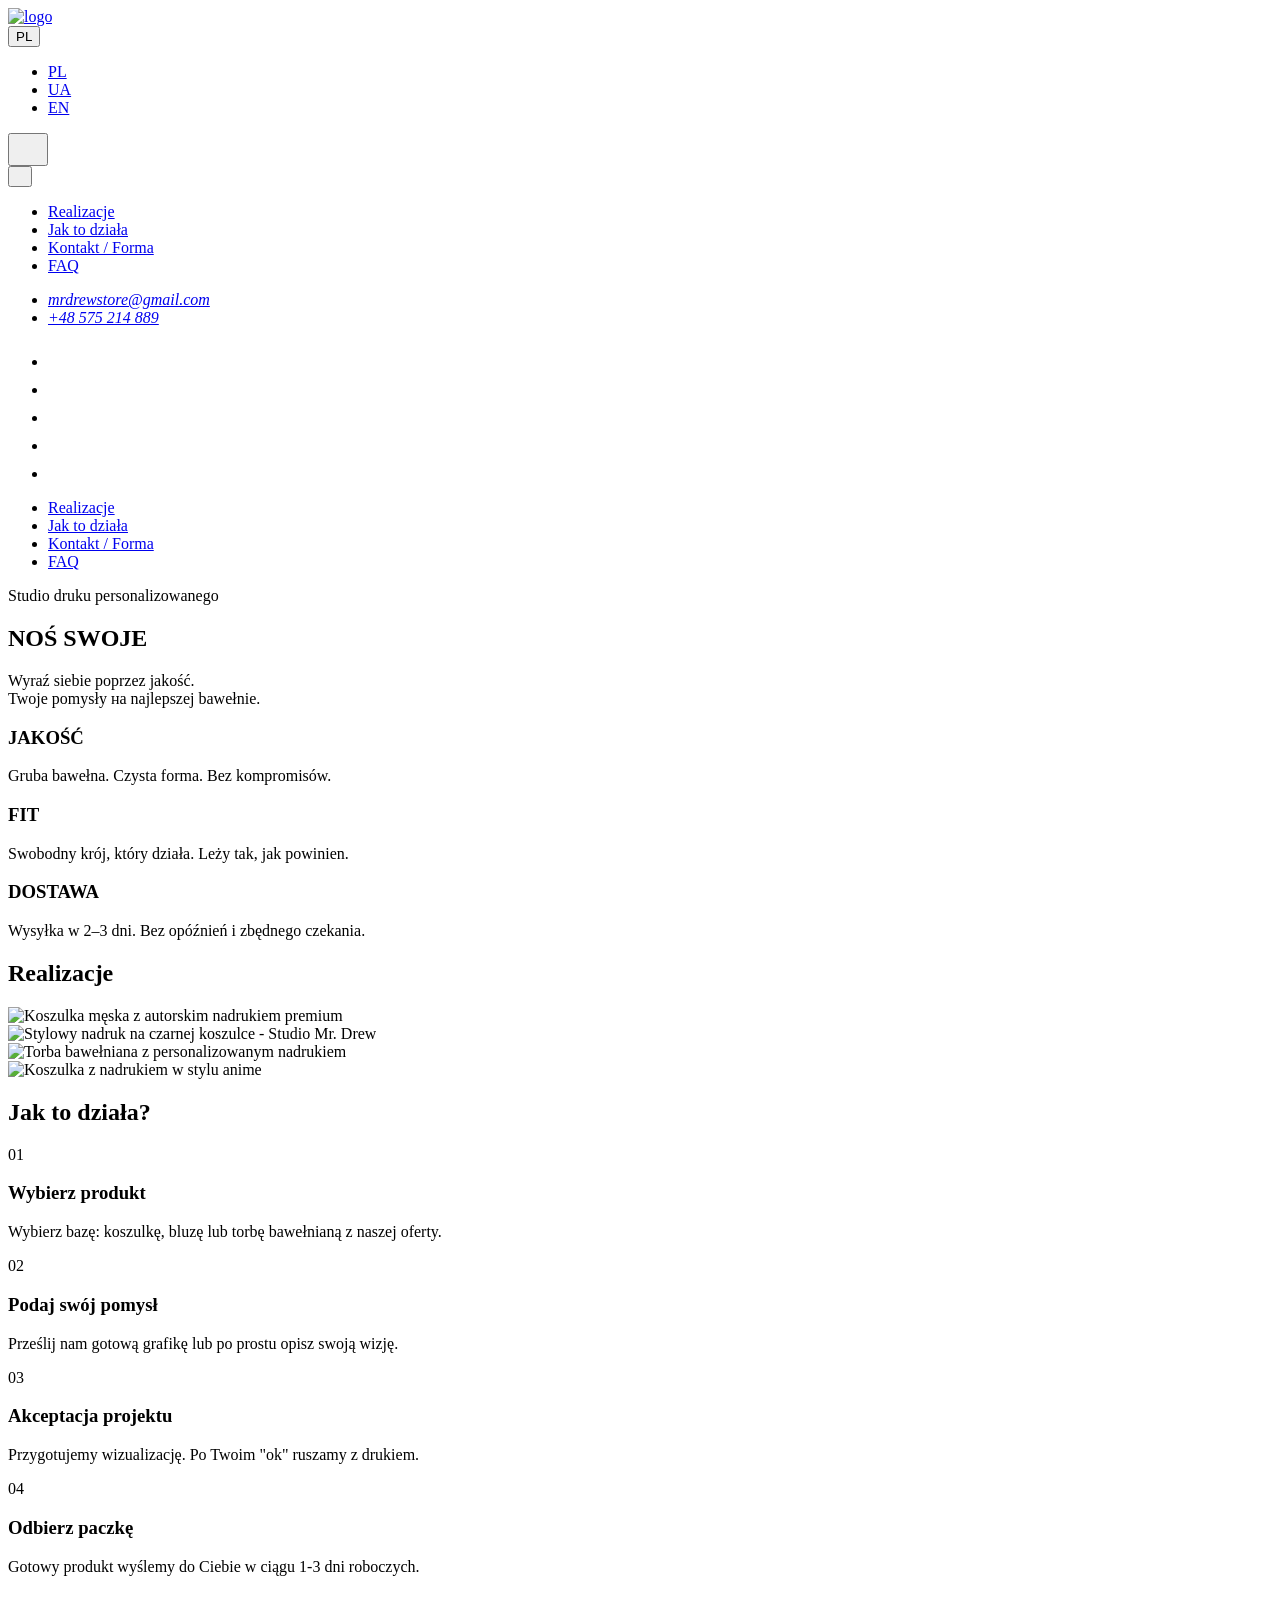
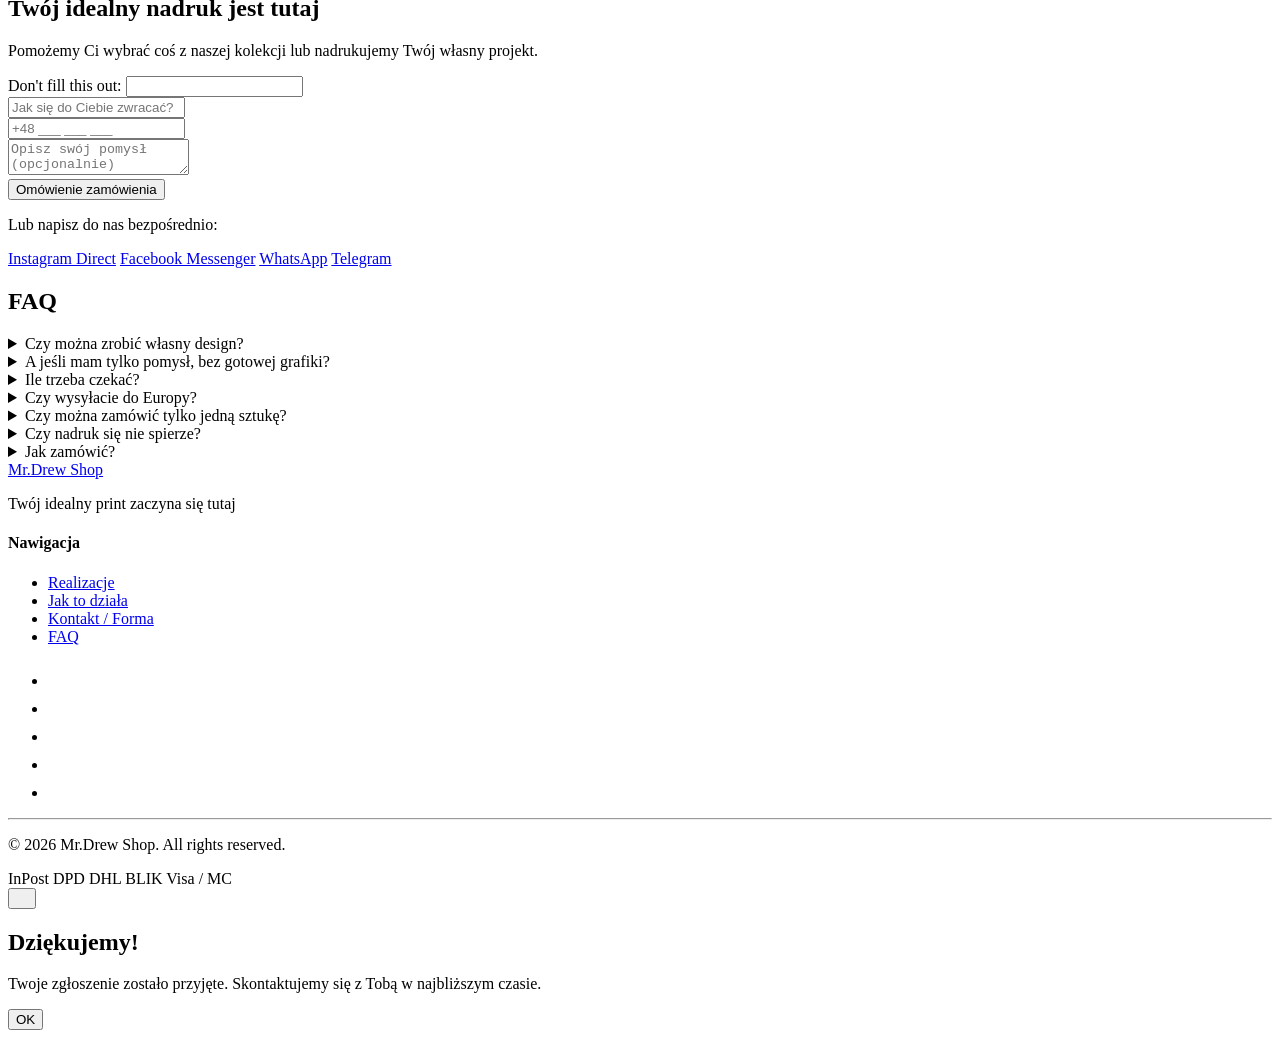
==== en/index.html @ db159818 "fix css + ua" ====
<!doctype html>
<html lang="pl">
  <head>
    <meta charset="UTF-8" />
    <meta name="viewport" content="width=device-width, initial-scale=1.0" />
    <title>
      Mr. Drew | Nadruki na odzieży | Personalizowane koszulki i bluzy
    </title>
    <meta
      name="description"
      content="Personalizowana odzież с Twoim nadrukiem w 48h. Najwyższa jakość, gruba bawełna i trwałe nadruki. Stwórz własny styl z Mr. Drew. Noś swoje!"
    />
    <link rel="stylesheet" href="./css/style.css" />
    <link
      href="https://fonts.googleapis.com/css2?family=Montserrat:wght@400;600;700&display=swap"
      rel="stylesheet"
    />
  </head>
  <body id="main">
    <header class="header">
      <div class="logo">
        <a href="./index.html"
          ><img src="./img/logo.webp" class="logo-img" alt="logo"
        /></a>
      </div>

      <div class="header-actions">
        <div class="lang-switcher">
          <button type="button" class="lang-current">PL</button>
          <ul class="lang-list">
            <li><a href="/">PL</a></li>
            <li><a href="/ua/">UA</a></li>
            <li><a href="/en/">EN</a></li>
          </ul>
        </div>
        <button type="button" class="burger-btn" data-menu-open>
          <svg class="burger-icon" width="24" height="24">
            <use href="./img/icons.svg#icon-burger"></use>
          </svg>
        </button>
      </div>

      <div class="mobile-menu" data-menu>
        <div class="container mobile-menu-container">
          <button class="mobile-menu-close" data-menu-close>
            <svg class="mobile-menu-close-icon" width="8" height="8">
              <use href="./img/icons.svg#icon-close"></use>
            </svg>
          </button>
          <nav class="nav">
            <ul class="nav-list-mobile">
              <li>
                <a href="#categories">Realizacje</a>
              </li>
              <li><a href="#process">Jak to działa</a></li>
              <li><a href="#order-form">Kontakt / Forma</a></li>
              <li>
                <a href="#faq">FAQ</a>
              </li>
            </ul>
          </nav>
          <address class="contacts-mobile">
            <ul class="contacts-list-mobile">
              <li class="contacts-item-mobile">
                <a
                  class="contacts-link-mobile"
                  href="mailto:mrdrewstore@gmail.com"
                  >mrdrewstore@gmail.com</a
                >
              </li>
              <li class="contacts-item-mobile">
                <a class="contacts-link-mobile" href="tel:+48575214889"
                  >+48 575 214 889</a
                >
              </li>
            </ul>
          </address>
          <ul class="header-link-list">
            <li class="social-list">
              <a
                class="social-link"
                href="https://www.tiktok.com/@mr.drew_store"
                ><svg class="social-link-icon" width="24" height="24">
                  <use href="./img/icons.svg#icon-tiktok"></use>
                </svg>
              </a>
            </li>
            <li class="social-list">
              <a
                class="social-link"
                href="https://www.facebook.com/people/Mr-Drew/61578522144234/"
                ><svg class="social-link-icon" width="24" height="24">
                  <use href="./img/icons.svg#icon-facebook"></use>
                </svg>
              </a>
            </li>
            <li class="social-list">
              <a
                class="social-link"
                href="https://www.instagram.com/mr.drew_store"
                ><svg class="social-link-icon" width="24" height="24">
                  <use href="./img/icons.svg#icon-instagram"></use>
                </svg>
              </a>
            </li>
            <li class="social-list">
              <a class="social-link" href="https://t.me/mr.drew_store/"
                ><svg class="social-link-icon" width="24" height="24">
                  <use href="./img/icons.svg#icon-send"></use>
                </svg>
              </a>
            </li>
            <li class="social-list">
              <a class="social-link" href="https://wa.me/48575214889"
                ><svg class="social-link-icon" width="24" height="24">
                  <use href="./img/icons.svg#icon-whatsapp"></use>
                </svg>
              </a>
            </li>
          </ul>
        </div>
      </div>
      <nav class="nav-desktop">
        <ul>
          <li>
            <a href="#categories">Realizacje</a>
          </li>
          <li><a href="#process">Jak to działa</a></li>
          <li><a href="#order-form">Kontakt / Forma</a></li>
          <li>
            <a href="#faq">FAQ</a>
          </li>
        </ul>
      </nav>
    </header>

    <section class="hero">
      <div class="hero-content">
        <p class="hero-overline">Studio druku personalizowanego</p>
        <h1>NOŚ SWOJE</h1>
        <p class="hero-subtitle">
          Wyraź siebie poprzez jakość. <br />
          Twoje pomysły на najlepszej bawełnie.
        </p>
      </div>
    </section>

    <section class="features section">
      <div class="feature-item">
        <div>
          <h3 class="feature-title">JAKOŚĆ</h3>
          <p>Gruba bawełna. Czysta forma. Bez kompromisów.</p>
        </div>
      </div>

      <div class="feature-item">
        <div>
          <h3 class="feature-title">FIT</h3>
          <p>Swobodny krój, który działa. Leży tak, jak powinien.</p>
        </div>
      </div>

      <div class="feature-item">
        <div>
          <h3 class="feature-title">DOSTAWA</h3>
          <p>Wysyłka w 2–3 dni. Bez opóźnień i zbędnego czekania.</p>
        </div>
      </div>
    </section>

    <section class="section categories" id="categories">
      <h2>Realizacje</h2>
      <div class="grid-four">
        <div class="category-card">
          <div class="img-placeholder">
            <img
              src="./img/smile.jpg"
              alt="Koszulka męska z autorskim nadrukiem premium"
            />
          </div>
        </div>
        <div class="category-card">
          <div class="img-placeholder">
            <img
              src="./img/glass.jpg"
              alt="Stylowy nadruk na czarnej koszulce - Studio Mr. Drew"
            />
          </div>
        </div>
        <div class="category-card">
          <div class="img-placeholder">
            <img
              src="./img/bag.jpg"
              alt="Torba bawełniana z personalizowanym nadrukiem"
            />
          </div>
        </div>
        <div class="category-card">
          <div class="img-placeholder">
            <img
              src="./img/anime.jpg"
              alt="Koszulka z nadrukiem w stylu anime"
            />
          </div>
        </div>
      </div>
    </section>

    <section class="process section" id="process">
      <div class="container">
        <h2 class="section-title">Jak to działa?</h2>

        <div class="process-grid">
          <div class="process-item">
            <div class="process-number">01</div>
            <h3 class="process-step-title">Wybierz produkt</h3>
            <p class="process-text">
              Wybierz bazę: koszulkę, bluzę lub torbę bawełnianą z naszej
              oferty.
            </p>
          </div>

          <div class="process-item">
            <div class="process-number">02</div>
            <h3 class="process-step-title">Podaj swój pomysł</h3>
            <p class="process-text">
              Prześlij nam gotową grafikę lub po prostu opisz swoją wizję.
            </p>
          </div>

          <div class="process-item">
            <div class="process-number">03</div>
            <h3 class="process-step-title">Akceptacja projektu</h3>
            <p class="process-text">
              Przygotujemy wizualizację. Po Twoim "ok" ruszamy z drukiem.
            </p>
          </div>

          <div class="process-item">
            <div class="process-number">04</div>
            <h3 class="process-step-title">Odbierz paczkę</h3>
            <p class="process-text">
              Gotowy produkt wyślemy do Ciebie w ciągu 1-3 dni roboczych.
            </p>
          </div>
        </div>
      </div>
    </section>

    <section class="section contact" id="order-form">
      <div class="container">
        <div class="contact-header">
          <h2 class="section-title">Twój idealny nadruk jest tutaj</h2>
          <p class="alt-title">
            Pomożemy Ci wybrać coś z naszej kolekcji lub nadrukujemy Twój własny
            projekt.
          </p>
        </div>

        <div class="contact-grid">
          <form
            name="consultation-form"
            method="POST"
            data-netlify="true"
            data-netlify-honeypot="bot-field"
            class="order-form"
          >
            <input type="hidden" name="form-name" value="consultation-form" />
            <div class="visually-hidden">
              <label>Don't fill this out: <input name="bot-field" /></label>
            </div>
            <div class="form-group">
              <input
                type="text"
                name="name"
                placeholder="Jak się do Ciebie zwracać?"
                required
              />
            </div>

            <div class="form-group">
              <input
                type="tel"
                name="phone"
                id="form-phone-input"
                inputmode="tel"
                placeholder="+48 ___ ___ ___"
                required
                minlength="9"
              />
            </div>

            <div class="form-group">
              <textarea
                name="request"
                placeholder="Opisz swój pomysł (opcjonalnie)"
              ></textarea>
            </div>

            <button type="submit" class="btn-primary btn-submit">
              Omówienie zamówienia
            </button>
          </form>

          <div class="contact-alternatives">
            <p class="alt-title">Lub napisz do nas bezpośrednio:</p>
            <div class="messenger-grid">
              <a
                href="https://ig.me/m/mr.drew_store"
                class="ms-btn insta"
                target="_blank"
                >Instagram Direct</a
              >
              <a
                href="https://m.me/61578522144234"
                class="ms-btn mssngr"
                target="_blank"
                >Facebook Messenger</a
              >
              <a
                href="https://wa.me/48575214889"
                class="ms-btn wa"
                target="_blank"
                >WhatsApp</a
              >
              <a
                href="https://t.me/mr_drew_store"
                class="ms-btn tg"
                target="_blank"
                >Telegram</a
              >
            </div>
          </div>
        </div>
      </div>
    </section>

    <section class="section faq" id="faq">
      <div class="container">
        <h2 class="section-title">FAQ</h2>

        <div class="faq-list">
          <details class="faq-card" name="faq">
            <summary class="faq-question">
              Czy można zrobić własny design?
            </summary>
            <div class="faq-answer-wrapper">
              <div class="faq-answer-inner">
                <div class="faq-answer">
                  <p>
                    Tak, to nasza specjalność. Prześlij nam swój projekt, a my
                    dobierzemy najlepszą metodę druku (DTF lub sitodruk), aby
                    Twoja wizja stała się rzeczywistością.
                  </p>
                </div>
              </div>
            </div>
          </details>

          <details class="faq-card" name="faq">
            <summary class="faq-question">
              A jeśli mam tylko pomysł, bez gotowej grafiki?
            </summary>
            <div class="faq-answer-wrapper">
              <div class="faq-answer-inner">
                <div class="faq-answer">
                  <p>
                    Żaden problem. Opisz nam to słowami, a my pomożemy to
                    sformalizować i przygotować do druku.
                  </p>
                </div>
              </div>
            </div>
          </details>

          <details class="faq-card" name="faq">
            <summary class="faq-question">Ile trzeba czekać?</summary>
            <div class="faq-answer-wrapper">
              <div class="faq-answer-inner">
                <div class="faq-answer">
                  <p>
                    Zazwyczaj 1–3 dni na wykonanie. Do tego dochodzi czas
                    dostawy kurierem — zależy od miasta, ale działamy
                    ekspresowo.
                  </p>
                </div>
              </div>
            </div>
          </details>

          <details class="faq-card" name="faq">
            <summary class="faq-question">Czy wysyłacie do Europy?</summary>
            <div class="faq-answer-wrapper">
              <div class="faq-answer-inner">
                <div class="faq-answer">
                  <p>
                    Tak. Ślemy paczki do całej Europy bez zbędnych ceregieli.
                  </p>
                </div>
              </div>
            </div>
          </details>

          <details class="faq-card" name="faq">
            <summary class="faq-question">
              Czy można zamówić tylko jedną sztukę?
            </summary>
            <div class="faq-answer-wrapper">
              <div class="faq-answer-inner">
                <div class="faq-answer">
                  <p>Oczywiście. Jedną, dziesięć czy sto — jak Ci wygodnie.</p>
                </div>
              </div>
            </div>
          </details>

          <details class="faq-card" name="faq">
            <summary class="faq-question">Czy nadruk się nie spierze?</summary>
            <div class="faq-answer-wrapper">
              <div class="faq-answer-inner">
                <div class="faq-answer">
                  <p>
                    Nie. Robimy to tak, żebyś nosił to latami, a nie na raz.
                    Stosujemy trwałe techniki druku (DTF), które wytrzymują
                    mnóstwo prań.
                  </p>
                </div>
              </div>
            </div>
          </details>

          <details class="faq-card" name="faq">
            <summary class="faq-question">Jak zamówić?</summary>
            <div class="faq-answer-wrapper">
              <div class="faq-answer-inner">
                <div class="faq-answer">
                  <p>
                    Napisz do nas bezpośrednio lub złóż zamówienie przez stronę.
                    Dalej poprowadzimy Cię za rękę.
                  </p>
                </div>
              </div>
            </div>
          </details>
        </div>
      </div>
    </section>

    <footer class="footer">
      <div class="container">
        <div class="footer-grid">
          <div class="footer-brand">
            <a href="/" class="footer-logo">Mr.Drew Shop</a>
            <p class="footer-description">
              Twój idealny print zaczyna się tutaj
            </p>
          </div>

          <div class="footer-nav">
            <h4 class="footer-title">Nawigacja</h4>
            <ul class="footer-links">
              <li>
                <a href="#categories">Realizacje</a>
              </li>
              <li><a href="#process">Jak to działa</a></li>
              <li><a href="#order-form">Kontakt / Forma</a></li>
              <li>
                <a href="#faq">FAQ</a>
              </li>
            </ul>
          </div>

          <div class="footer-socials">
            <ul class="header-link-list">
              <li class="social-list">
                <a
                  class="social-link"
                  href="https://www.tiktok.com/@mr.drew_store"
                  ><svg class="footer-icon" width="24" height="24">
                    <use href="./img/icons.svg#icon-tiktok"></use>
                  </svg>
                </a>
              </li>
              <li class="social-list">
                <a
                  class="social-link"
                  href="https://www.facebook.com/people/Mr-Drew/61578522144234/"
                  ><svg class="footer-icon" width="24" height="24">
                    <use href="./img/icons.svg#icon-facebook"></use>
                  </svg>
                </a>
              </li>
              <li class="social-list">
                <a
                  class="social-link"
                  href="https://www.instagram.com/mr.drew_store"
                  ><svg class="footer-icon" width="24" height="24">
                    <use href="./img/icons.svg#icon-instagram"></use>
                  </svg>
                </a>
              </li>
              <li class="social-list">
                <a class="social-link" href="https://t.me/mr.drew_store/"
                  ><svg class="footer-icon" width="24" height="24">
                    <use href="./img/icons.svg#icon-send"></use>
                  </svg>
                </a>
              </li>
              <li class="social-list">
                <a class="social-link" href="https://wa.me/48575214889"
                  ><svg class="footer-icon" width="24" height="24">
                    <use href="./img/icons.svg#icon-whatsapp"></use>
                  </svg>
                </a>
              </li>
            </ul>
          </div>
        </div>

        <hr class="footer-divider" />

        <div class="footer-bottom">
          <p class="copyright">
            &copy; 2026 Mr.Drew Shop. All rights reserved.
          </p>

          <div class="trust-badges">
            <span class="badge">InPost</span>
            <span class="badge">DPD</span>
            <span class="badge">DHL</span>
            <span class="badge">BLIK</span>
            <span class="badge">Visa / MC</span>
          </div>
        </div>
      </div>
    </footer>

    <div id="success-modal" class="modal-overlay is-hidden">
      <div class="modal-content">
        <button type="button" class="modal-close-btn" id="modal-close-btn">
          <svg width="12" height="12">
            <use href="./img/icons.svg#icon-close"></use>
          </svg>
        </button>

        <h2 class="modal-title">Dziękujemy!</h2>
        <p class="modal-text">
          Twoje zgłoszenie zostało przyjęte. Skontaktujemy się z Tobą w
          najbliższym czasie.
        </p>

        <button type="button" class="modal-ok-btn" id="modal-ok-btn">OK</button>
      </div>
    </div>
    <script src="./js/index.js"></script>
    <script type="application/ld+json">
      {
        "@context": "https://schema.org",
        "@type": "FAQPage",
        "mainEntity": [
          {
            "@type": "Question",
            "name": "Czy można zrobić własny design?",
            "acceptedAnswer": {
              "@type": "Answer",
              "text": "Tak, to nasza specjalność. Prześlij nam swój projekt, а my dobierzemy najlepszą metodę druku (DTF lub sitodruk), aby Twoja wizja stała się rzeczywistością."
            }
          },
          {
            "@type": "Question",
            "name": "A jeśli mam tylko pomysł, bez gotowej grafiki?",
            "acceptedAnswer": {
              "@type": "Answer",
              "text": "Żaden problem. Opisz nam to słowami, a my pomożemy to sformalizować i przygotować profesjonalny projekt do druku."
            }
          },
          {
            "@type": "Question",
            "name": "Ile trzeba czekać?",
            "acceptedAnswer": {
              "@type": "Answer",
              "text": "Realizacja trwa zazwyczaj 1–3 dni robocze. Do tego należy doliczyć czas dostawy kurierem, który na terenie Polski zajmuje zwykle 1-2 dni."
            }
          },
          {
            "@type": "Question",
            "name": "Czy wysyłacie do Europy?",
            "acceptedAnswer": {
              "@type": "Answer",
              "text": "Tak, wysyłamy nasze produkty do większości krajów Europy. Szybko i bez zbędnych formalności."
            }
          },
          {
            "@type": "Question",
            "name": "Czy można zamówić tylko jedną sztukę?",
            "acceptedAnswer": {
              "@type": "Answer",
              "text": "Oczywiście. Realizujemy zamówienia już od jednej sztuki, ale chętnie podejmujemy się też większych nakładów hurtowych."
            }
          },
          {
            "@type": "Question",
            "name": "Czy nadruk się nie spierze?",
            "acceptedAnswer": {
              "@type": "Answer",
              "text": "Nie. Stosujemy trwałe techniki druku, takie jak DTF, które przy praniu w 30-40 stopniach zachowują idealny wygląd przez lata."
            }
          }
        ]
      }
    </script>
  </body>
</html>
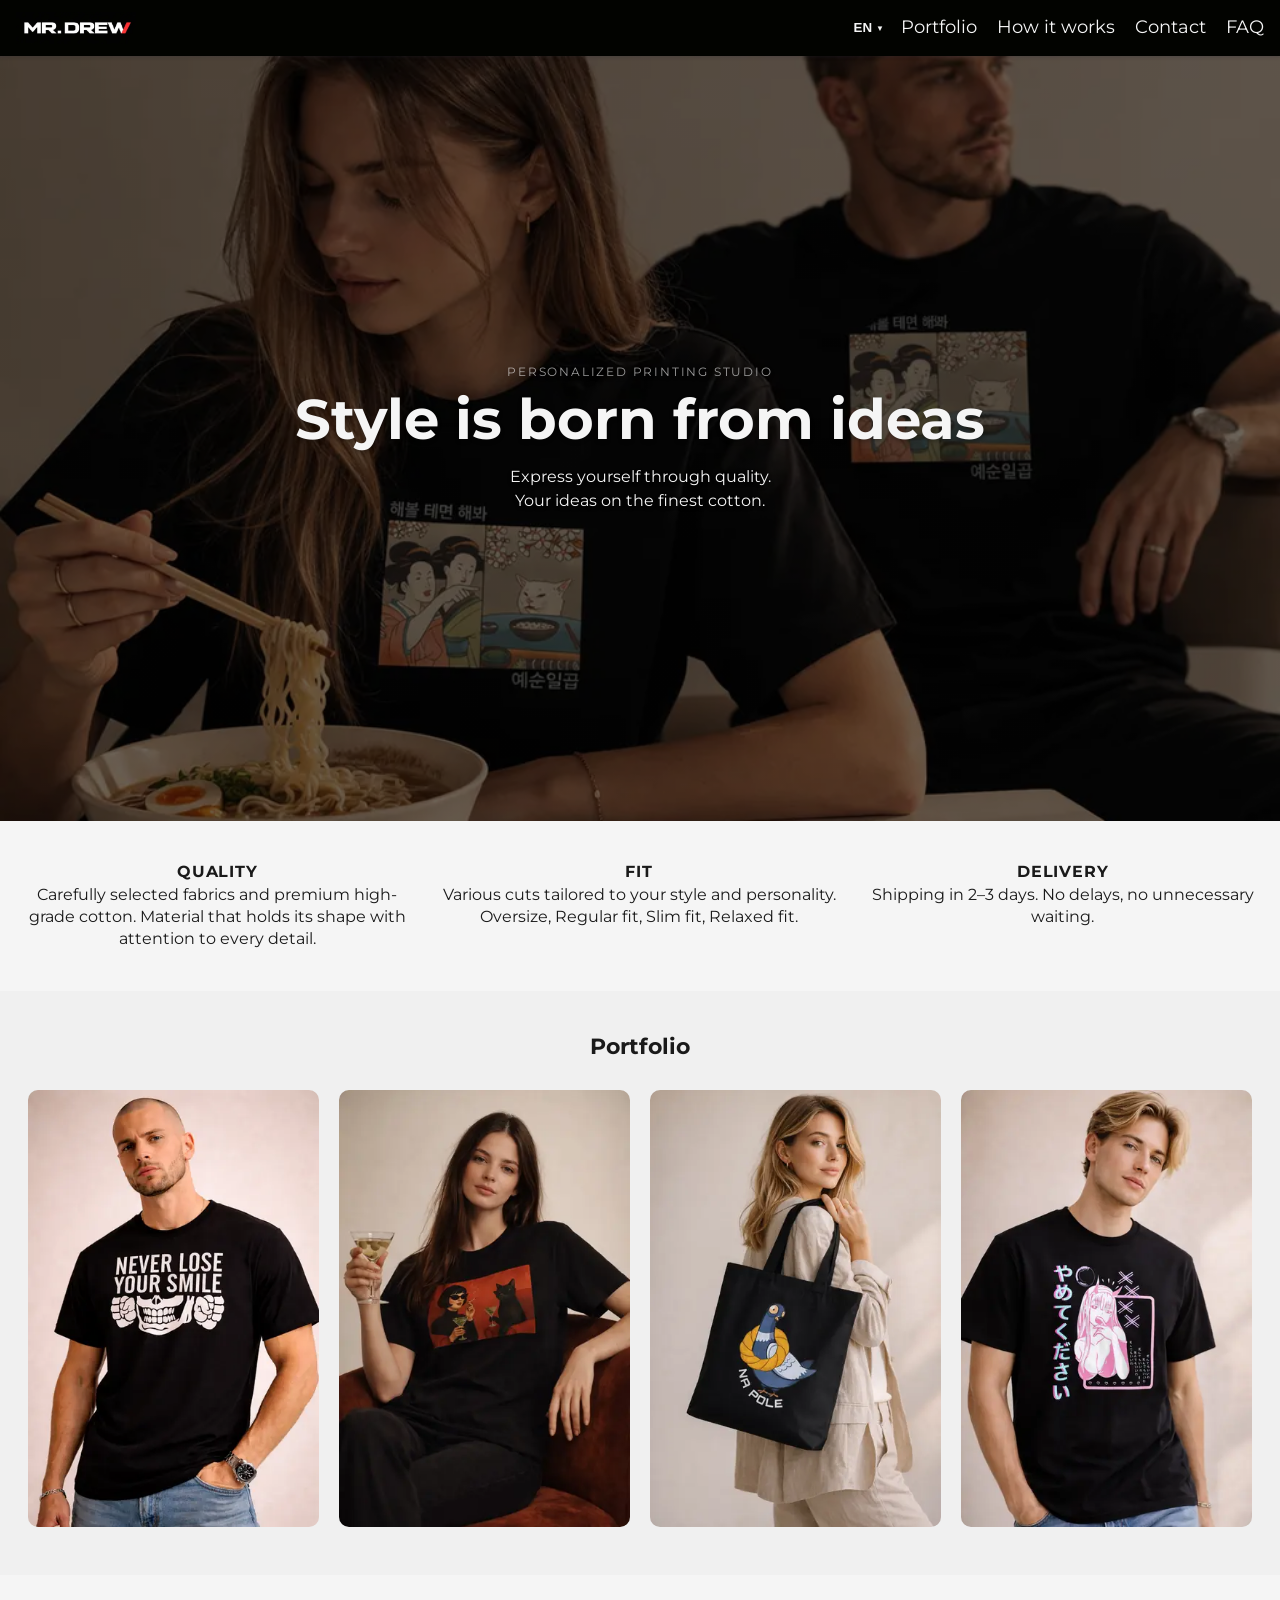
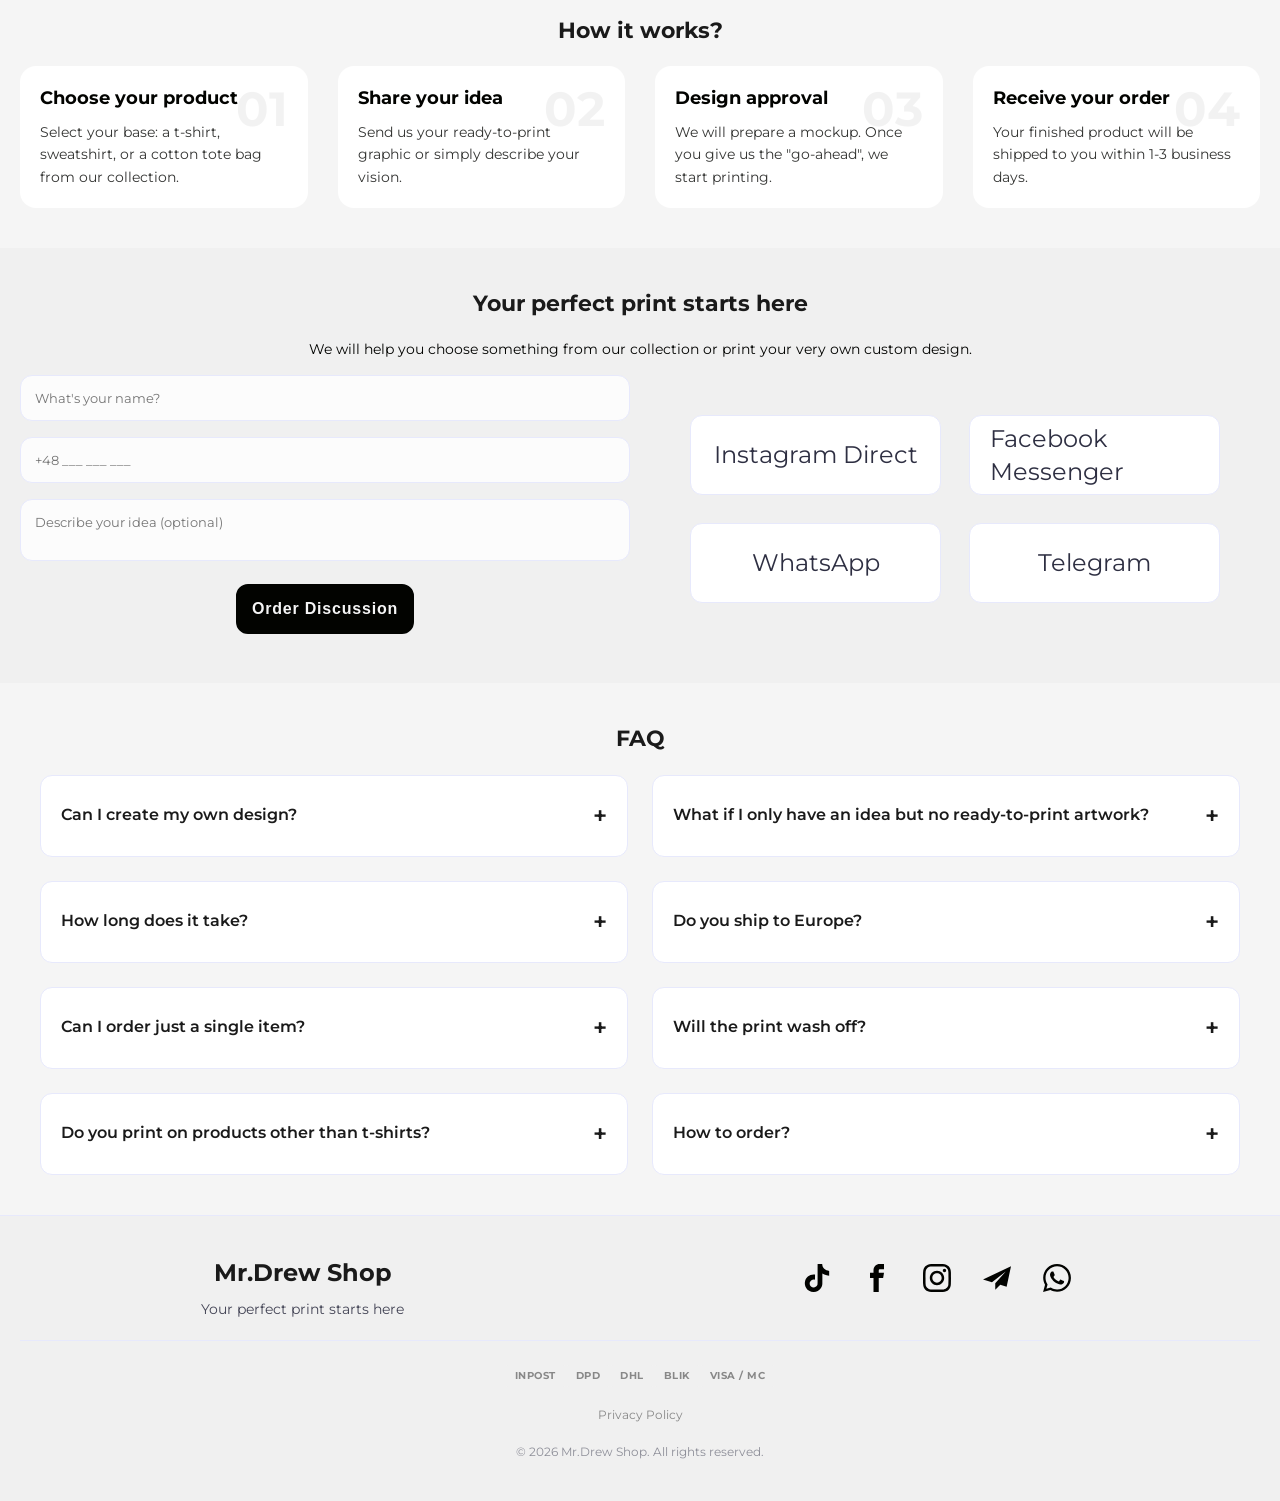
==== commit 6f34582f: "en" ====
--- a/en/index.html
+++ b/en/index.html
@@ -1,59 +1,193 @@
 <!doctype html>
-<html lang="pl">
+<html lang="en">
   <head>
     <meta charset="UTF-8" />
     <meta name="viewport" content="width=device-width, initial-scale=1.0" />
     <title>
-      Mr. Drew | Nadruki na odzieży | Personalizowane koszulki i bluzy
+      Mr. Drew | Custom Apparel Printing | Personalized T-shirts & Hoodies
     </title>
     <meta
       name="description"
-      content="Personalizowana odzież с Twoim nadrukiem w 48h. Najwyższa jakość, gruba bawełna i trwałe nadruki. Stwórz własny styl z Mr. Drew. Noś swoje!"
+      content="Custom apparel with your print in 48h. Premium quality, heavy cotton, and durable prints. Create your own style with Mr. Drew. Wear your own!"
     />
-    <link rel="stylesheet" href="./css/style.css" />
+    <meta property="og:type" content="website" />
+    <meta property="og:url" content="https://mrdrewstore.pl/en/" />
+    <meta
+      property="og:title"
+      content="MR. DREW | Personalized Apparel Printing"
+    />
+    <meta
+      property="og:description"
+      content="High-quality custom t-shirt prints in 48h. Your ideas on the finest cotton. Wear what's yours!"
+    />
+    <meta property="og:image" content="../img/og-image.jpg" />
+    <meta property="twitter:card" content="summary_large_image" />
+    <meta
+      property="twitter:title"
+      content="MR. DREW | Custom Clothing Prints"
+    />
+    <meta
+      property="twitter:description"
+      content="Create your own style. Premium cotton quality and long-lasting prints."
+    />
     <link
-      href="https://fonts.googleapis.com/css2?family=Montserrat:wght@400;600;700&display=swap"
-      rel="stylesheet"
+      rel="preload"
+      href="../fonts/montserrat-v31-cyrillic_cyrillic-ext_latin_latin-ext-700.woff2"
+      as="font"
+      type="font/woff2"
+      crossorigin
     />
+    <link rel="stylesheet" href="../css/style.css" />
+    <link rel="alternate" hreflang="pl" href="https://mrdrewstore.pl/" />
+    <link rel="alternate" hreflang="uk" href="https://mrdrewstore.pl/ua/" />
+    <link rel="alternate" hreflang="en" href="https://mrdrewstore.pl/en/" />
+    <link
+      rel="alternate"
+      hreflang="x-default"
+      href="https://mrdrewstore.pl/en/"
+    />
+    <script type="application/ld+json">
+      {
+        "@context": "https://schema.org",
+        "@type": "FAQPage",
+        "mainEntity": [
+          {
+            "@type": "Question",
+            "name": "Can I create my own design?",
+            "acceptedAnswer": {
+              "@type": "Answer",
+              "text": "Yes, that's our specialty. Send us your project, and we will select the best printing method (DTF or screen printing) to turn your vision into reality."
+            }
+          },
+          {
+            "@type": "Question",
+            "name": "What if I only have an idea without a ready graphic?",
+            "acceptedAnswer": {
+              "@type": "Answer",
+              "text": "No problem. Describe it to us in words, and we will help you formalize it and prepare a professional design for printing."
+            }
+          },
+          {
+            "@type": "Question",
+            "name": "How long is the wait?",
+            "acceptedAnswer": {
+              "@type": "Answer",
+              "text": "Production usually takes 1–3 business days. Additionally, courier delivery within Europe typically takes 2-5 days depending on the destination."
+            }
+          },
+          {
+            "@type": "Question",
+            "name": "Do you ship across Europe?",
+            "acceptedAnswer": {
+              "@type": "Answer",
+              "text": "Yes, we ship our products to most European countries. Fast, reliable, and without unnecessary formalities."
+            }
+          },
+          {
+            "@type": "Question",
+            "name": "Can I order just a single piece?",
+            "acceptedAnswer": {
+              "@type": "Answer",
+              "text": "Of course. We fulfill orders starting from just one piece, but we are also happy to take on larger wholesale quantities."
+            }
+          },
+          {
+            "@type": "Question",
+            "name": "Will the print wash off?",
+            "acceptedAnswer": {
+              "@type": "Answer",
+              "text": "No. We use durable printing techniques like DTF, which maintain a perfect look for years when washed at 30-40 degrees."
+            }
+          }
+        ]
+      }
+    </script>
   </head>
   <body id="main">
     <header class="header">
       <div class="logo">
-        <a href="./index.html"
-          ><img src="./img/logo.webp" class="logo-img" alt="logo"
+        <a href="../index.html"
+          ><img
+            src="../img/logo.webp"
+            class="logo-img"
+            alt="Mr. Drew - home page"
         /></a>
       </div>
 
       <div class="header-actions">
         <div class="lang-switcher">
-          <button type="button" class="lang-current">PL</button>
+          <button
+            type="button"
+            class="lang-current"
+            aria-label="Change language"
+            aria-expanded="false"
+            aria-haspopup="listbox"
+          >
+            EN
+          </button>
+
           <ul class="lang-list">
-            <li><a href="/">PL</a></li>
-            <li><a href="/ua/">UA</a></li>
-            <li><a href="/en/">EN</a></li>
+            <li>
+              <a href="/" aria-label="Polish language">PL</a>
+            </li>
+            <li>
+              <a href="/ua/" aria-label="Ukrainian language">UA</a>
+            </li>
+            <li>
+              <a href="/en/" aria-label="English language">EN</a>
+            </li>
           </ul>
         </div>
-        <button type="button" class="burger-btn" data-menu-open>
+        <button
+          type="button"
+          class="burger-btn"
+          data-menu-open
+          aria-label="Open menu"
+        >
           <svg class="burger-icon" width="24" height="24">
-            <use href="./img/icons.svg#icon-burger"></use>
+            <use href="../img/icons.svg#icon-burger"></use>
           </svg>
         </button>
+        <nav class="nav-desktop">
+          <ul>
+            <li>
+              <a href="#categories" class="nav-link">Portfolio</a>
+            </li>
+            <li>
+              <a href="#process" class="nav-link">How it works</a>
+            </li>
+            <li>
+              <a href="#order-form" class="nav-link">Contact</a>
+            </li>
+            <li>
+              <a href="#faq" class="nav-link">FAQ</a>
+            </li>
+          </ul>
+        </nav>
       </div>
 
       <div class="mobile-menu" data-menu>
         <div class="container mobile-menu-container">
-          <button class="mobile-menu-close" data-menu-close>
+          <button
+            class="mobile-menu-close"
+            data-menu-close
+            aria-label="Close menu"
+          >
             <svg class="mobile-menu-close-icon" width="8" height="8">
-              <use href="./img/icons.svg#icon-close"></use>
+              <use href="../img/icons.svg#icon-close"></use>
             </svg>
           </button>
           <nav class="nav">
             <ul class="nav-list-mobile">
               <li>
-                <a href="#categories">Realizacje</a>
-              </li>
-              <li><a href="#process">Jak to działa</a></li>
-              <li><a href="#order-form">Kontakt / Forma</a></li>
+                <a href="#categories">Portfolio</a>
+              </li>
+              <li>
+                <a href="#process">How it works</a>
+              </li>
+              <li>
+                <a href="#order-form">Contact / Form</a>
+              </li>
               <li>
                 <a href="#faq">FAQ</a>
               </li>
@@ -80,8 +214,10 @@
               <a
                 class="social-link"
                 href="https://www.tiktok.com/@mr.drew_store"
-                ><svg class="social-link-icon" width="24" height="24">
-                  <use href="./img/icons.svg#icon-tiktok"></use>
+                aria-label="Our TikTok"
+              >
+                <svg class="social-link-icon" width="24" height="24">
+                  <use href="../img/icons.svg#icon-tiktok"></use>
                 </svg>
               </a>
             </li>
@@ -89,8 +225,10 @@
               <a
                 class="social-link"
                 href="https://www.facebook.com/people/Mr-Drew/61578522144234/"
-                ><svg class="social-link-icon" width="24" height="24">
-                  <use href="./img/icons.svg#icon-facebook"></use>
+                aria-label="Our Facebook"
+              >
+                <svg class="social-link-icon" width="24" height="24">
+                  <use href="../img/icons.svg#icon-facebook"></use>
                 </svg>
               </a>
             </li>
@@ -98,49 +236,47 @@
               <a
                 class="social-link"
                 href="https://www.instagram.com/mr.drew_store"
-                ><svg class="social-link-icon" width="24" height="24">
-                  <use href="./img/icons.svg#icon-instagram"></use>
+                aria-label="Our Instagram"
+              >
+                <svg class="social-link-icon" width="24" height="24">
+                  <use href="../img/icons.svg#icon-instagram"></use>
                 </svg>
               </a>
             </li>
             <li class="social-list">
-              <a class="social-link" href="https://t.me/mr.drew_store/"
-                ><svg class="social-link-icon" width="24" height="24">
-                  <use href="./img/icons.svg#icon-send"></use>
+              <a
+                class="social-link"
+                href="https://t.me/mr.drew_store/"
+                aria-label="Our Telegram"
+              >
+                <svg class="social-link-icon" width="24" height="24">
+                  <use href="../img/icons.svg#icon-send"></use>
                 </svg>
               </a>
             </li>
             <li class="social-list">
-              <a class="social-link" href="https://wa.me/48575214889"
-                ><svg class="social-link-icon" width="24" height="24">
-                  <use href="./img/icons.svg#icon-whatsapp"></use>
+              <a
+                class="social-link"
+                href="https://wa.me/48575214889"
+                aria-label="Contact us on WhatsApp"
+              >
+                <svg class="social-link-icon" width="24" height="24">
+                  <use href="../img/icons.svg#icon-whatsapp"></use>
                 </svg>
               </a>
             </li>
           </ul>
         </div>
       </div>
-      <nav class="nav-desktop">
-        <ul>
-          <li>
-            <a href="#categories">Realizacje</a>
-          </li>
-          <li><a href="#process">Jak to działa</a></li>
-          <li><a href="#order-form">Kontakt / Forma</a></li>
-          <li>
-            <a href="#faq">FAQ</a>
-          </li>
-        </ul>
-      </nav>
     </header>
 
     <section class="hero">
       <div class="hero-content">
-        <p class="hero-overline">Studio druku personalizowanego</p>
-        <h1>NOŚ SWOJE</h1>
+        <p class="hero-overline">Personalized Printing Studio</p>
+        <h1>Style is born from ideas</h1>
         <p class="hero-subtitle">
-          Wyraź siebie poprzez jakość. <br />
-          Twoje pomysły на najlepszej bawełnie.
+          Express yourself through quality. <br />
+          Your ideas on the finest cotton.
         </p>
       </div>
     </section>
@@ -148,59 +284,109 @@
     <section class="features section">
       <div class="feature-item">
         <div>
-          <h3 class="feature-title">JAKOŚĆ</h3>
-          <p>Gruba bawełna. Czysta forma. Bez kompromisów.</p>
+          <h3 class="feature-title">QUALITY</h3>
+          <p>
+            Carefully selected fabrics and premium high-grade cotton. Material
+            that holds its shape with attention to every detail.
+          </p>
         </div>
       </div>
 
       <div class="feature-item">
         <div>
           <h3 class="feature-title">FIT</h3>
-          <p>Swobodny krój, który działa. Leży tak, jak powinien.</p>
+          <p>
+            Various cuts tailored to your style and personality. <br />
+            Oversize, Regular fit, Slim fit, Relaxed fit.
+          </p>
         </div>
       </div>
 
       <div class="feature-item">
         <div>
-          <h3 class="feature-title">DOSTAWA</h3>
-          <p>Wysyłka w 2–3 dni. Bez opóźnień i zbędnego czekania.</p>
+          <h3 class="feature-title">DELIVERY</h3>
+          <p>Shipping in 2–3 days. No delays, no unnecessary waiting.</p>
         </div>
       </div>
     </section>
 
     <section class="section categories" id="categories">
-      <h2>Realizacje</h2>
+      <h2>Portfolio</h2>
       <div class="grid-four">
         <div class="category-card">
           <div class="img-placeholder">
-            <img
-              src="./img/smile.jpg"
-              alt="Koszulka męska z autorskim nadrukiem premium"
-            />
+            <picture>
+              <source
+                srcset="../img/smile.webp 400w, ../img/smile@2x.webp 800w"
+                sizes="(max-width: 767px) 100vw, (max-width: 1023px) 50vw, 25vw"
+                type="image/webp"
+              />
+
+              <img
+                src="../img/smile.webp"
+                alt="Men's premium t-shirt with custom designer print"
+                decoding="async"
+                width="400"
+                height="600"
+              />
+            </picture>
           </div>
         </div>
         <div class="category-card">
           <div class="img-placeholder">
-            <img
-              src="./img/glass.jpg"
-              alt="Stylowy nadruk na czarnej koszulce - Studio Mr. Drew"
-            />
+            <picture>
+              <source
+                srcset="../img/glass.webp 400w, ../img/glass@2x.webp 800w"
+                sizes="(max-width: 767px) 100vw, (max-width: 1023px) 50vw, 25vw"
+                type="image/webp"
+              />
+
+              <img
+                src="../img/glass.webp"
+                alt="Stylish print on a black t-shirt - Mr. Drew Studio"
+                decoding="async"
+                width="400"
+                height="600"
+              />
+            </picture>
           </div>
         </div>
         <div class="category-card">
           <div class="img-placeholder">
-            <img
-              src="./img/bag.jpg"
-              alt="Torba bawełniana z personalizowanym nadrukiem"
-            />
+            <picture>
+              <source
+                srcset="../img/bag.webp 400w, ../img/bag@2x.webp 800w"
+                sizes="(max-width: 767px) 100vw, (max-width: 1023px) 50vw, 25vw"
+                type="image/webp"
+              />
+
+              <img
+                src="../img/bag.webp"
+                alt="Cotton tote bag with personalized print"
+                decoding="async"
+                width="400"
+                height="600"
+              />
+            </picture>
           </div>
         </div>
         <div class="category-card">
           <div class="img-placeholder">
-            <img
-              src="./img/anime.jpg"
-              alt="Koszulka z nadrukiem w stylu anime"
-            />
+            <picture>
+              <source
+                srcset="../img/anime.webp 400w, ../img/anime@2x.webp 800w"
+                sizes="(max-width: 767px) 100vw, (max-width: 1023px) 50vw, 25vw"
+                type="image/webp"
+              />
+
+              <img
+                src="../img/anime.webp"
+                alt="Anime style graphic t-shirt"
+                decoding="async"
+                width="400"
+                height="600"
+              />
+            </picture>
           </div>
         </div>
       </div>
@@ -208,39 +394,42 @@
 
     <section class="process section" id="process">
       <div class="container">
-        <h2 class="section-title">Jak to działa?</h2>
+        <h2 class="section-title">How it works?</h2>
 
         <div class="process-grid">
           <div class="process-item">
             <div class="process-number">01</div>
-            <h3 class="process-step-title">Wybierz produkt</h3>
+            <h3 class="process-step-title">Choose your product</h3>
             <p class="process-text">
-              Wybierz bazę: koszulkę, bluzę lub torbę bawełnianą z naszej
-              oferty.
+              Select your base: a t-shirt, sweatshirt, or a cotton tote bag from
+              our collection.
             </p>
           </div>
 
           <div class="process-item">
             <div class="process-number">02</div>
-            <h3 class="process-step-title">Podaj swój pomysł</h3>
+            <h3 class="process-step-title">Share your idea</h3>
             <p class="process-text">
-              Prześlij nam gotową grafikę lub po prostu opisz swoją wizję.
+              Send us your ready-to-print graphic or simply describe your
+              vision.
             </p>
           </div>
 
           <div class="process-item">
             <div class="process-number">03</div>
-            <h3 class="process-step-title">Akceptacja projektu</h3>
+            <h3 class="process-step-title">Design approval</h3>
             <p class="process-text">
-              Przygotujemy wizualizację. Po Twoim "ok" ruszamy z drukiem.
+              We will prepare a mockup. Once you give us the "go-ahead", we
+              start printing.
             </p>
           </div>
 
           <div class="process-item">
             <div class="process-number">04</div>
-            <h3 class="process-step-title">Odbierz paczkę</h3>
+            <h3 class="process-step-title">Receive your order</h3>
             <p class="process-text">
-              Gotowy produkt wyślemy do Ciebie w ciągu 1-3 dni roboczych.
+              Your finished product will be shipped to you within 1-3 business
+              days.
             </p>
           </div>
         </div>
@@ -250,10 +439,10 @@
     <section class="section contact" id="order-form">
       <div class="container">
         <div class="contact-header">
-          <h2 class="section-title">Twój idealny nadruk jest tutaj</h2>
+          <h2 class="section-title">Your perfect print starts here</h2>
           <p class="alt-title">
-            Pomożemy Ci wybrać coś z naszej kolekcji lub nadrukujemy Twój własny
-            projekt.
+            We will help you choose something from our collection or print your
+            very own custom design.
           </p>
         </div>
 
@@ -273,8 +462,9 @@
               <input
                 type="text"
                 name="name"
-                placeholder="Jak się do Ciebie zwracać?"
+                placeholder="What's your name?"
                 required
+                autocomplete="name"
               />
             </div>
 
@@ -287,23 +477,23 @@
                 placeholder="+48 ___ ___ ___"
                 required
                 minlength="9"
+                pattern=".{9,}"
+                title="Phone number must be at least 9 digits"
+                autocomplete="tel"
               />
             </div>
 
             <div class="form-group">
               <textarea
                 name="request"
-                placeholder="Opisz swój pomysł (opcjonalnie)"
+                placeholder="Describe your idea (optional)"
               ></textarea>
             </div>
 
-            <button type="submit" class="btn-primary btn-submit">
-              Omówienie zamówienia
-            </button>
+            <button type="submit" class="btn-submit">Order Discussion</button>
           </form>
 
           <div class="contact-alternatives">
-            <p class="alt-title">Lub napisz do nas bezpośrednio:</p>
             <div class="messenger-grid">
               <a
                 href="https://ig.me/m/mr.drew_store"
@@ -341,16 +531,31 @@
 
         <div class="faq-list">
           <details class="faq-card" name="faq">
+            <summary class="faq-question">Can I create my own design?</summary>
+            <div class="faq-answer-wrapper">
+              <div class="faq-answer-inner">
+                <div class="faq-answer">
+                  <p>
+                    Yes, that is our specialty. Send us your design, and we will
+                    choose the best printing method (DTF or screen printing) to
+                    bring your vision to life.
+                  </p>
+                </div>
+              </div>
+            </div>
+          </details>
+
+          <details class="faq-card" name="faq">
             <summary class="faq-question">
-              Czy można zrobić własny design?
+              What if I only have an idea but no ready-to-print artwork?
             </summary>
             <div class="faq-answer-wrapper">
               <div class="faq-answer-inner">
                 <div class="faq-answer">
                   <p>
-                    Tak, to nasza specjalność. Prześlij nam swój projekt, a my
-                    dobierzemy najlepszą metodę druku (DTF lub sitodruk), aby
-                    Twoja wizja stała się rzeczywistością.
+                    No problem at all. Just describe it to us in words, and we
+                    will help you visualize it and prepare the files for
+                    printing.
                   </p>
                 </div>
               </div>
@@ -358,15 +563,41 @@
           </details>
 
           <details class="faq-card" name="faq">
+            <summary class="faq-question">How long does it take?</summary>
+            <div class="faq-answer-wrapper">
+              <div class="faq-answer-inner">
+                <div class="faq-answer">
+                  <p>
+                    Typically 1–3 business days for production. On top of that,
+                    courier delivery time varies by city, but we work at express
+                    speed.
+                  </p>
+                </div>
+              </div>
+            </div>
+          </details>
+
+          <details class="faq-card" name="faq">
+            <summary class="faq-question">Do you ship to Europe?</summary>
+            <div class="faq-answer-wrapper">
+              <div class="faq-answer-inner">
+                <div class="faq-answer">
+                  <p>Yes. We ship across all of Europe with no extra hassle.</p>
+                </div>
+              </div>
+            </div>
+          </details>
+
+          <details class="faq-card" name="faq">
             <summary class="faq-question">
-              A jeśli mam tylko pomysł, bez gotowej grafiki?
+              Can I order just a single item?
             </summary>
             <div class="faq-answer-wrapper">
               <div class="faq-answer-inner">
                 <div class="faq-answer">
                   <p>
-                    Żaden problem. Opisz nam to słowami, a my pomożemy to
-                    sformalizować i przygotować do druku.
+                    Of course. One, ten, or a hundred — whatever works best for
+                    you.
                   </p>
                 </div>
               </div>
@@ -374,14 +605,14 @@
           </details>
 
           <details class="faq-card" name="faq">
-            <summary class="faq-question">Ile trzeba czekać?</summary>
+            <summary class="faq-question">Will the print wash off?</summary>
             <div class="faq-answer-wrapper">
               <div class="faq-answer-inner">
                 <div class="faq-answer">
                   <p>
-                    Zazwyczaj 1–3 dni na wykonanie. Do tego dochodzi czas
-                    dostawy kurierem — zależy od miasta, ale działamy
-                    ekspresowo.
+                    No. We make our products to be worn for years, not just
+                    once. We use durable printing techniques (DTF) that can
+                    withstand countless washes.
                   </p>
                 </div>
               </div>
@@ -389,12 +620,16 @@
           </details>
 
           <details class="faq-card" name="faq">
-            <summary class="faq-question">Czy wysyłacie do Europy?</summary>
+            <summary class="faq-question">
+              Do you print on products other than t-shirts?
+            </summary>
             <div class="faq-answer-wrapper">
               <div class="faq-answer-inner">
                 <div class="faq-answer">
                   <p>
-                    Tak. Ślemy paczki do całej Europy bez zbędnych ceregieli.
+                    Yes! We print on hoodies, cotton tote bags, hats, socks, and
+                    mugs. For every material, we select the most durable
+                    printing technique available.
                   </p>
                 </div>
               </div>
@@ -402,41 +637,13 @@
           </details>
 
           <details class="faq-card" name="faq">
-            <summary class="faq-question">
-              Czy można zamówić tylko jedną sztukę?
-            </summary>
-            <div class="faq-answer-wrapper">
-              <div class="faq-answer-inner">
-                <div class="faq-answer">
-                  <p>Oczywiście. Jedną, dziesięć czy sto — jak Ci wygodnie.</p>
-                </div>
-              </div>
-            </div>
-          </details>
-
-          <details class="faq-card" name="faq">
-            <summary class="faq-question">Czy nadruk się nie spierze?</summary>
+            <summary class="faq-question">How to order?</summary>
             <div class="faq-answer-wrapper">
               <div class="faq-answer-inner">
                 <div class="faq-answer">
                   <p>
-                    Nie. Robimy to tak, żebyś nosił to latami, a nie na raz.
-                    Stosujemy trwałe techniki druku (DTF), które wytrzymują
-                    mnóstwo prań.
-                  </p>
-                </div>
-              </div>
-            </div>
-          </details>
-
-          <details class="faq-card" name="faq">
-            <summary class="faq-question">Jak zamówić?</summary>
-            <div class="faq-answer-wrapper">
-              <div class="faq-answer-inner">
-                <div class="faq-answer">
-                  <p>
-                    Napisz do nas bezpośrednio lub złóż zamówienie przez stronę.
-                    Dalej poprowadzimy Cię za rękę.
+                    Contact us directly or place an order through our website.
+                    We will guide you through every step of the way.
                   </p>
                 </div>
               </div>
@@ -451,19 +658,17 @@
         <div class="footer-grid">
           <div class="footer-brand">
             <a href="/" class="footer-logo">Mr.Drew Shop</a>
-            <p class="footer-description">
-              Twój idealny print zaczyna się tutaj
-            </p>
+            <p class="footer-description">Your perfect print starts here</p>
           </div>
 
           <div class="footer-nav">
-            <h4 class="footer-title">Nawigacja</h4>
+            <h4 class="footer-title">Navigation</h4>
             <ul class="footer-links">
               <li>
-                <a href="#categories">Realizacje</a>
-              </li>
-              <li><a href="#process">Jak to działa</a></li>
-              <li><a href="#order-form">Kontakt / Forma</a></li>
+                <a href="#categories">Portfolio</a>
+              </li>
+              <li><a href="#process">How it works</a></li>
+              <li><a href="#order-form">Contact / Order Form</a></li>
               <li>
                 <a href="#faq">FAQ</a>
               </li>
@@ -476,8 +681,9 @@
                 <a
                   class="social-link"
                   href="https://www.tiktok.com/@mr.drew_store"
+                  aria-label="Our TikTok"
                   ><svg class="footer-icon" width="24" height="24">
-                    <use href="./img/icons.svg#icon-tiktok"></use>
+                    <use href="../img/icons.svg#icon-tiktok"></use>
                   </svg>
                 </a>
               </li>
@@ -485,8 +691,9 @@
                 <a
                   class="social-link"
                   href="https://www.facebook.com/people/Mr-Drew/61578522144234/"
+                  aria-label="Our Facebook"
                   ><svg class="footer-icon" width="24" height="24">
-                    <use href="./img/icons.svg#icon-facebook"></use>
+                    <use href="../img/icons.svg#icon-facebook"></use>
                   </svg>
                 </a>
               </li>
@@ -494,22 +701,29 @@
                 <a
                   class="social-link"
                   href="https://www.instagram.com/mr.drew_store"
+                  aria-label="Our Instagram"
                   ><svg class="footer-icon" width="24" height="24">
-                    <use href="./img/icons.svg#icon-instagram"></use>
+                    <use href="../img/icons.svg#icon-instagram"></use>
                   </svg>
                 </a>
               </li>
               <li class="social-list">
-                <a class="social-link" href="https://t.me/mr.drew_store/"
+                <a
+                  class="social-link"
+                  href="https://t.me/mr.drew_store/"
+                  aria-label="Our Telegram"
                   ><svg class="footer-icon" width="24" height="24">
-                    <use href="./img/icons.svg#icon-send"></use>
+                    <use href="../img/icons.svg#icon-send"></use>
                   </svg>
                 </a>
               </li>
               <li class="social-list">
-                <a class="social-link" href="https://wa.me/48575214889"
+                <a
+                  class="social-link"
+                  href="https://wa.me/48575214889"
+                  aria-label="Contact us on WhatsApp"
                   ><svg class="footer-icon" width="24" height="24">
-                    <use href="./img/icons.svg#icon-whatsapp"></use>
+                    <use href="../img/icons.svg#icon-whatsapp"></use>
                   </svg>
                 </a>
               </li>
@@ -523,6 +737,8 @@
           <p class="copyright">
             &copy; 2026 Mr.Drew Shop. All rights reserved.
           </p>
+
+          <a href="privacy-en.html" class="privacy-link">Privacy Policy</a>
 
           <div class="trust-badges">
             <span class="badge">InPost</span>
@@ -537,77 +753,26 @@
 
     <div id="success-modal" class="modal-overlay is-hidden">
       <div class="modal-content">
-        <button type="button" class="modal-close-btn" id="modal-close-btn">
+        <button
+          type="button"
+          class="modal-close-btn"
+          id="modal-close-btn"
+          aria-label="Close notification"
+        >
           <svg width="12" height="12">
-            <use href="./img/icons.svg#icon-close"></use>
+            <use href="../img/icons.svg#icon-close"></use>
           </svg>
         </button>
 
-        <h2 class="modal-title">Dziękujemy!</h2>
+        <h2 class="modal-title">Thank you!</h2>
         <p class="modal-text">
-          Twoje zgłoszenie zostało przyjęte. Skontaktujemy się z Tobą w
-          najbliższym czasie.
+          Your request has been received. We will get back to you as soon as
+          possible.
         </p>
 
         <button type="button" class="modal-ok-btn" id="modal-ok-btn">OK</button>
       </div>
     </div>
-    <script src="./js/index.js"></script>
-    <script type="application/ld+json">
-      {
-        "@context": "https://schema.org",
-        "@type": "FAQPage",
-        "mainEntity": [
-          {
-            "@type": "Question",
-            "name": "Czy można zrobić własny design?",
-            "acceptedAnswer": {
-              "@type": "Answer",
-              "text": "Tak, to nasza specjalność. Prześlij nam swój projekt, а my dobierzemy najlepszą metodę druku (DTF lub sitodruk), aby Twoja wizja stała się rzeczywistością."
-            }
-          },
-          {
-            "@type": "Question",
-            "name": "A jeśli mam tylko pomysł, bez gotowej grafiki?",
-            "acceptedAnswer": {
-              "@type": "Answer",
-              "text": "Żaden problem. Opisz nam to słowami, a my pomożemy to sformalizować i przygotować profesjonalny projekt do druku."
-            }
-          },
-          {
-            "@type": "Question",
-            "name": "Ile trzeba czekać?",
-            "acceptedAnswer": {
-              "@type": "Answer",
-              "text": "Realizacja trwa zazwyczaj 1–3 dni robocze. Do tego należy doliczyć czas dostawy kurierem, który na terenie Polski zajmuje zwykle 1-2 dni."
-            }
-          },
-          {
-            "@type": "Question",
-            "name": "Czy wysyłacie do Europy?",
-            "acceptedAnswer": {
-              "@type": "Answer",
-              "text": "Tak, wysyłamy nasze produkty do większości krajów Europy. Szybko i bez zbędnych formalności."
-            }
-          },
-          {
-            "@type": "Question",
-            "name": "Czy można zamówić tylko jedną sztukę?",
-            "acceptedAnswer": {
-              "@type": "Answer",
-              "text": "Oczywiście. Realizujemy zamówienia już od jednej sztuki, ale chętnie podejmujemy się też większych nakładów hurtowych."
-            }
-          },
-          {
-            "@type": "Question",
-            "name": "Czy nadruk się nie spierze?",
-            "acceptedAnswer": {
-              "@type": "Answer",
-              "text": "Nie. Stosujemy trwałe techniki druku, takie jak DTF, które przy praniu w 30-40 stopniach zachowują idealny wygląd przez lata."
-            }
-          }
-        ]
-      }
-    </script>
+    <script src="../js/index.js"></script>
   </body>
 </html>
--- a/css/style.css
+++ b/css/style.css
@@ -0,0 +1,1159 @@
+/* montserrat-regular - cyrillic_cyrillic-ext_latin_latin-ext */
+@font-face {
+  font-display: swap; /* Check https://developer.mozilla.org/en-US/docs/Web/CSS/@font-face/font-display for other options. */
+  font-family: "Montserrat";
+  font-style: normal;
+  font-weight: 400;
+  src: url("../fonts/montserrat-v31-cyrillic_cyrillic-ext_latin_latin-ext-regular.woff2")
+    format("woff2"); /* Chrome 36+, Opera 23+, Firefox 39+, Safari 12+, iOS 10+ */
+}
+/* montserrat-600 - cyrillic_cyrillic-ext_latin_latin-ext */
+@font-face {
+  font-display: swap; /* Check https://developer.mozilla.org/en-US/docs/Web/CSS/@font-face/font-display for other options. */
+  font-family: "Montserrat";
+  font-style: normal;
+  font-weight: 600;
+  src: url("../fonts/montserrat-v31-cyrillic_cyrillic-ext_latin_latin-ext-600.woff2")
+    format("woff2"); /* Chrome 36+, Opera 23+, Firefox 39+, Safari 12+, iOS 10+ */
+}
+/* montserrat-700 - cyrillic_cyrillic-ext_latin_latin-ext */
+@font-face {
+  font-display: swap; /* Check https://developer.mozilla.org/en-US/docs/Web/CSS/@font-face/font-display for other options. */
+  font-family: "Montserrat";
+  font-style: normal;
+  font-weight: 700;
+  src: url("../fonts/montserrat-v31-cyrillic_cyrillic-ext_latin_latin-ext-700.woff2")
+    format("woff2"); /* Chrome 36+, Opera 23+, Firefox 39+, Safari 12+, iOS 10+ */
+}
+
+/* ==========================================================================
+   1. БАЗОВЫЕ НАСТРОЙКИ (MOBILE FIRST)
+   ========================================================================== */
+:root {
+  --dark: #1a1a1a;
+  --light-bg: #f5f5f5;
+  --white: #ffffff;
+  --gray: #666;
+  --section-padding-desktop: 120px; /* Отступ для десктопа */
+  --border-color: rgba(2, 3, 0, 0.07); /* Твой тонкий бордер */
+}
+
+html {
+  scroll-behavior: smooth;
+}
+
+* {
+  box-sizing: border-box;
+  margin: 0;
+  padding: 0;
+}
+
+body {
+  font-family: "Montserrat", sans-serif;
+  color: var(--dark);
+  line-height: 1.4;
+  background-color: var(--white);
+}
+
+ul,
+ol {
+  list-style-type: none;
+  margin: 0;
+  padding: 0;
+}
+
+a {
+  text-decoration: none;
+}
+
+img {
+  display: block;
+  max-width: 100%;
+  height: auto;
+}
+
+/* Универсальный класс для скрытия элементов, которые нужны только роботам или скринридерам */
+.visually-hidden {
+  position: absolute;
+  width: 1px;
+  height: 1px;
+  margin: -1px;
+  border: 0;
+  padding: 0;
+  white-space: nowrap;
+  clip-path: inset(100%);
+  clip: rect(0 0 0 0);
+  overflow: hidden;
+}
+
+/* Контейнеры и отступы */
+.section {
+  padding: 40px 20px;
+  background: var(--light-bg);
+  width: 100%;
+  box-sizing: border-box;
+}
+
+.section h2 {
+  margin-bottom: 20px;
+  font-size: 1.4rem;
+  text-align: center;
+}
+
+.btn-secondary {
+  padding: 10px 0;
+  width: 100%;
+  font-size: 0.8rem;
+}
+
+/* Header (Mobile) */
+.header {
+  display: flex;
+  justify-content: space-between;
+  align-items: center;
+  padding: 12px 16px;
+
+  /* Свойства для фиксации */
+  position: sticky;
+  top: 0;
+  left: 0;
+  right: 0;
+  z-index: 1000;
+  background-color: #020300;
+  box-shadow:
+    0px 2px 4px rgba(46, 47, 66, 0.08),
+    0px 1px 2px rgba(46, 47, 66, 0.16);
+}
+
+.logo a {
+  display: flex;
+  align-items: center;
+}
+
+.logo-img {
+  /* Базовый размер для десктопа */
+  width: 120px;
+  height: auto; /* Чтобы не искажались пропорции */
+  display: block;
+}
+
+.nav-desktop {
+  display: none;
+}
+/* Скрываем меню на мобильных (обычно гамбургер) */
+
+.header-actions {
+  display: flex;
+  gap: 12px;
+}
+
+.lang-switcher {
+  position: relative;
+}
+
+.lang-current {
+  color: var(--light-bg);
+  background: none;
+  border: none;
+  font-weight: 700;
+  cursor: pointer;
+  padding: 5px;
+  display: flex;
+  align-items: center;
+  gap: 4px;
+  transition: color 0.2s ease;
+}
+
+/* Маленькая стрелочка вниз */
+.lang-current::after {
+  content: "▼";
+  font-size: 8px;
+  margin-top: 1px;
+}
+
+.lang-list {
+  display: none;
+  position: absolute;
+
+  top: calc(100% + 12px); /* Чуть больше отступ от кнопки */
+  left: 50%;
+  transform: translateX(-50%);
+
+  /* Делаем фон чуть светлее и добавляем эффект стекла (по желанию) */
+  background-color: #1e1e1e;
+  border: 1px solid rgba(255, 255, 255, 0.1); /* Тонкая светлая граница */
+  border-radius: 12px; /* Мягкие современные углы */
+  padding: 6px;
+  min-width: 52px;
+
+  /* Глубокая, мягкая тень */
+  box-shadow: 0 10px 25px -5px rgba(0, 0, 0, 0.6);
+  z-index: 100;
+}
+
+/* Элементы списка */
+.lang-list li a {
+  display: block;
+  padding: 10px 14px;
+  color: #a0a0a0; /* В обычном состоянии текст серый */
+  text-decoration: none;
+  font-size: 13px;
+  font-weight: 500;
+  text-align: center;
+  border-radius: 8px; /* Скругляем саму область наведения */
+  transition: all 0.2s ease;
+}
+
+/* Эффект при наведении */
+.lang-list li a:hover {
+  background-color: rgba(
+    255,
+    255,
+    255,
+    0.05
+  ); /* Легкий блик вместо черного фона */
+  color: #ffffff; /* Текст становится белым */
+}
+
+/* Анимация появления */
+.lang-switcher.is-open .lang-list {
+  display: block;
+  animation: dropDown 0.3s cubic-bezier(0.18, 0.89, 0.32, 1.28) forwards;
+}
+
+@keyframes dropDown {
+  from {
+    opacity: 0;
+    transform: translateX(-50%) translateY(-10px) scale(0.95);
+  }
+  to {
+    opacity: 1;
+    transform: translateX(-50%) translateY(0) scale(1);
+  }
+}
+
+.burger-btn {
+  padding: 0;
+  border: none;
+  background-color: transparent;
+}
+
+.burger-icon {
+  display: block;
+  fill: var(--light-bg);
+}
+
+.mobile-menu {
+  position: fixed;
+  top: 0;
+  left: 0;
+  width: 100%;
+  height: 100%;
+  background: rgba(0, 0, 0, 0.8); /* Черный на 80% */
+  backdrop-filter: blur(10px); /* Размытие того, что под меню */
+
+  opacity: 0;
+  visibility: hidden;
+  pointer-events: none;
+
+  transition:
+    opacity 250ms cubic-bezier(0.4, 0, 0.2, 1),
+    visibility 250ms cubic-bezier(0.4, 0, 0.2, 1);
+}
+
+.mobile-menu.is-open {
+  opacity: 1;
+  visibility: visible;
+  pointer-events: auto;
+}
+
+.mobile-menu-container {
+  position: relative;
+  padding: 72px 28px 40px;
+  display: flex;
+  flex-direction: column;
+  height: 100%;
+  gap: 40px;
+}
+
+.mobile-menu-close {
+  position: absolute;
+  top: 16px;
+  right: 16px;
+
+  display: flex;
+  align-items: center;
+  justify-content: center;
+  padding: 0;
+  border: 1px solid #f5f5f5;
+  border-radius: 50%;
+  width: 24px;
+  height: 24px;
+  background-color: transparent;
+}
+
+.mobile-menu-close-icon {
+  fill: var(--light-bg);
+  transition: fill 0.2s ease;
+}
+
+.mobile-menu-nav {
+  margin-bottom: auto;
+}
+
+.nav-list-mobile {
+  display: flex;
+  flex-direction: column;
+  gap: 28px;
+}
+
+.nav-list-mobile a {
+  font-weight: 700;
+  font-size: 24px;
+  line-height: 1.11;
+  letter-spacing: 0.02em;
+  color: var(--light-bg);
+}
+
+.nav-list-mobile a:active,
+.nav-list-mobile a:hover {
+  color: #404bbf;
+}
+
+.contacts-list-mobile {
+  display: flex;
+  flex-direction: column;
+  gap: 16px;
+}
+
+.contacts-link-mobile {
+  font-style: normal;
+  font-weight: 500;
+  font-size: 20px;
+  line-height: 1.2;
+  letter-spacing: 0.02em;
+  color: var(--light-bg);
+}
+
+.contacts-link-mobile:active {
+  color: #404bbf;
+}
+
+.header-link-list {
+  display: flex;
+  justify-content: center;
+  gap: 16px;
+  align-items: center;
+}
+
+.social-link {
+  display: flex;
+  align-items: center;
+  justify-content: center;
+  width: 44px;
+  height: 44px;
+  transition: transform 0.2s;
+}
+
+.social-link-icon {
+  width: 28px;
+  height: 28px;
+  display: block;
+  fill: var(--light-bg);
+  opacity: 0.7;
+  transition: opacity 0.2s;
+}
+.social-link-icon:hover {
+  opacity: 1;
+}
+
+@media (min-width: 768px) {
+  /* Показываем навигацию */
+  .nav-desktop {
+    display: block;
+  }
+  .nav a {
+    margin: 0 10px;
+    text-decoration: none;
+    color: var(--dark);
+  }
+
+  .nav-desktop ul {
+    display: flex;
+    gap: 20px;
+  }
+
+  .nav-link {
+    font-size: 18px;
+    color: var(--light-bg);
+  }
+
+  .burger-btn,
+  .mobile-menu {
+    display: none; /* Прячем всё мобильное */
+  }
+}
+
+@media (min-width: 1024px) {
+  /* Навигация шире */
+  .nav a {
+    margin: 0 20px;
+  }
+}
+
+/* Hero (Mobile) */
+.hero {
+  height: 70vh;
+  background-image:
+    linear-gradient(rgba(0, 0, 0, 0.3), rgba(0, 0, 0, 0.3)),
+    url("../img/hero-tablet.webp");
+  background-image:
+    linear-gradient(rgba(0, 0, 0, 0.3), rgba(0, 0, 0, 0.3)),
+    -webkit-image-set(
+        url("../img/hero-mobile.webp") 1x,
+        url("../img/hero-tablet.webp") 2x
+      );
+  background-image:
+    linear-gradient(rgba(0, 0, 0, 0.3), rgba(0, 0, 0, 0.3)),
+    image-set(
+      url("../img/hero-mobile.webp") 1x,
+      url("../img/hero-tablet.webp") 2x
+    );
+
+  background-size: cover;
+  background-position: center;
+  background-repeat: no-repeat;
+
+  display: flex;
+  align-items: center;
+  justify-content: center;
+  text-align: center;
+  padding: 20px;
+  position: relative;
+  overflow: hidden;
+}
+
+.hero::before {
+  content: "";
+  position: absolute;
+  top: 0;
+  left: 0;
+  width: 100%;
+  height: 100%;
+
+  /* 0.2 — это 20% белого цвета. Картинка станет чуть светлее, но останется четкой */
+  background: rgba(0, 0, 0, 0.4);
+
+  z-index: 0;
+}
+
+.hero-content {
+  position: relative;
+  z-index: 1; /* Обязательно, чтобы текст был выше высветляющего слоя */
+  text-shadow: 0 2px 4px rgba(0, 0, 0, 0.3);
+  color: var(--light-bg);
+}
+
+.hero-overline {
+  font-size: 12px;
+  text-transform: uppercase;
+  letter-spacing: 0.15em; /* Разряженный шрифт выглядит премиально */
+  color: rgba(255, 255, 255, 0.6);
+  margin-bottom: 8px;
+  display: block;
+}
+
+.hero-content h1 {
+  font-size: 44px;
+  font-weight: 800;
+  margin: 0;
+  line-height: 1.1;
+}
+
+.hero-subtitle {
+  font-size: 16px;
+  line-height: 1.5;
+  margin-top: 15px;
+}
+
+@media (min-width: 768px) {
+  .hero {
+    background-image:
+      linear-gradient(rgba(0, 0, 0, 0.3), rgba(0, 0, 0, 0.3)),
+      -webkit-image-set(
+          url("../img/hero-tablet.webp") 1x,
+          url("../img/hero@2x.webp") 2x
+        );
+    background-image:
+      linear-gradient(rgba(0, 0, 0, 0.3), rgba(0, 0, 0, 0.3)),
+      image-set(
+        url("../img/hero-tablet.webp") 1x,
+        url("../img/hero@2x.webp") 2x
+      );
+  }
+}
+
+@media (min-width: 1024px) {
+  /* Hero */
+  .hero {
+    height: 85vh;
+    padding: 0 5%;
+    background-image:
+      linear-gradient(rgba(0, 0, 0, 0.3), rgba(0, 0, 0, 0.3)),
+      -webkit-image-set(
+          url("../img/hero.webp") 1x,
+          url("../img/hero@2x.webp") 2x
+        );
+    background-image:
+      linear-gradient(rgba(0, 0, 0, 0.3), rgba(0, 0, 0, 0.3)),
+      image-set(url("../img/hero.webp") 1x, url("../img/hero@2x.webp") 2x);
+  }
+  .hero-content h1 {
+    font-size: 3.5rem;
+    max-width: 700px;
+  }
+}
+
+/* Features (Mobile - вертикально) */
+.features {
+  display: flex;
+  flex-direction: column;
+  gap: 30px;
+}
+.feature-item {
+  display: flex;
+  text-align: center;
+}
+
+.feature-title {
+  font-size: inherit; /* Берет размер родителя, если нужно */
+  font-weight: 700; /* Тот самый "strong" эффект */
+  margin: 0; /* Убираем лишние отступы браузера */
+  text-transform: uppercase;
+  /* Можно добавить чуть-чуть межбуквенного интервала для стиля */
+  letter-spacing: 0.05em;
+}
+
+@media (min-width: 768px) {
+  /* Features - в ряд */
+  .features {
+    display: grid;
+    /* Создаем 3 равные колонки. Gap учитывается автоматически! */
+    grid-template-columns: repeat(3, 1fr);
+    gap: 28px;
+  }
+  .feature-item {
+    flex-direction: row;
+  }
+}
+
+/* Grids (Mobile - в одну колонку) */
+.categories {
+  background-color: #f0f0f0;
+}
+.grid-four {
+  display: flex;
+  overflow-x: auto;
+  scroll-snap-type: x mandatory;
+  gap: 20px;
+  padding: 8px;
+}
+
+.category-card {
+  flex: 0 0 80%;
+  scroll-snap-align: center;
+  text-align: center;
+
+  transition:
+    transform 250ms ease,
+    box-shadow 250ms ease;
+}
+
+.img-placeholder img {
+  width: 100%;
+  height: auto;
+  border-radius: 10px; /* Скругление самого фото */
+}
+
+.category-card:hover img {
+  transform: translateY(-5px); /* Легкий подъем при наведении */
+  box-shadow: 0px 10px 20px rgba(46, 47, 66, 0.15);
+}
+
+@media (min-width: 768px) {
+  .grid-four {
+    display: grid;
+    grid-template-columns: repeat(2, 1fr);
+  }
+}
+
+@media (min-width: 1024px) {
+  /* Сетка в 4 колонки */
+  .grid-four {
+    grid-template-columns: repeat(4, 1fr);
+  }
+}
+
+/* процесс работы  */
+
+.process-grid {
+  display: grid;
+  grid-template-columns: repeat(auto-fit, minmax(250px, 1fr));
+  gap: 30px;
+}
+
+.process-item {
+  position: relative;
+  padding: 20px;
+  background: #ffffff; /* Чистый белый для карточек, чтобы выделить их на f5f5f5 */
+  border-radius: 16px;
+  transition: transform 0.3s ease;
+}
+
+.process-item:hover {
+  transform: translateY(-5px);
+}
+
+.process-number {
+  font-size: 48px;
+  font-weight: 900;
+  color: rgba(2, 3, 0, 0.05); /* Едва заметный черный для фона цифры */
+  position: absolute;
+  top: 10px;
+  right: 20px;
+}
+
+.process-step-title {
+  font-size: 18px;
+  font-weight: 700;
+  color: #020300;
+  margin-bottom: 10px;
+  position: relative; /* Чтобы быть над цифрой */
+}
+
+.process-text {
+  font-size: 14px;
+  line-height: 1.6;
+  color: #020300;
+  opacity: 0.8;
+  position: relative;
+}
+
+/* форма */
+
+/* Контейнер сетки */
+
+.contact {
+  background-color: #f0f0f0;
+}
+.contact-grid {
+  display: grid;
+  grid-template-columns: 1fr;
+  gap: 20px;
+}
+
+/* Стили полей (в стиле твоих карточек) */
+.form-group input,
+.form-group textarea {
+  width: 100%;
+  padding: 14px;
+  margin-bottom: 16px;
+  border: 1px solid #e7e9fc;
+  border-radius: 12px; /* как у карточек */
+  background-color: #fcfcfc;
+  font-family: inherit;
+  transition: border-color 250ms ease;
+  resize: none;
+}
+
+.form-group input:focus,
+.form-group textarea:focus {
+  outline: none;
+  border-color: #4d5ae5;
+  background-color: #fff;
+}
+
+.btn-submit {
+  display: block;
+  margin: 0 auto;
+  padding: 14px;
+  background-color: #020300; /* Твой глубокий черный */
+  color: #f5f5f5; /* Твой мягкий белый */
+  border: 2px solid #020300;
+  border-radius: 12px;
+  font-size: 16px;
+  font-weight: 700;
+  letter-spacing: 0.05em;
+
+  cursor: pointer;
+  transition: all 0.3s ease;
+}
+
+/* Эффект при наведении */
+.btn-submit:hover {
+  background-color: transparent;
+  color: #020300; /* Текст становится твоим черным */
+}
+
+/* Эффект при нажатии */
+.btn-submit:active {
+  transform: scale(0.98);
+}
+
+/* Кнопки мессенджеров */
+
+.alt-title {
+  text-align: center; /* Центрируем текст */
+  margin-bottom: 16px; /* Отодвигаем от кнопок мессенджеров (подбери под себя) */
+  color: #020300; /* Твой черный */
+  font-size: 14px; /* Или твой текущий размер */
+}
+.messenger-grid {
+  display: flex;
+  flex-direction: column;
+  gap: 12px;
+}
+
+.ms-btn {
+  display: flex;
+  align-items: center;
+  justify-content: center;
+  padding: 12px;
+  border-radius: 12px;
+  color: #2e2f42;
+  background: #ffffff;
+  border: 1px solid #e7e9fc; /* Нейтральный цвет как у карточек */
+  transition: all 250ms ease;
+}
+
+.ms-btn:hover {
+  opacity: 0.8;
+}
+
+/* При наведении кнопка мягко окрашивается в цвет бренда */
+.ms-btn.insta:hover {
+  border-color: #dc2743;
+  color: #dc2743;
+  background: #fff5f6;
+}
+.ms-btn.mssngr:hover {
+  border-color: #006aff;
+  color: #006aff;
+  background: #f0f5ff;
+}
+.ms-btn.wa:hover {
+  border-color: #25d366;
+  color: #25d366;
+  background: #f0fff5;
+}
+.ms-btn.tg:hover {
+  border-color: #2aabee;
+  color: #2aabee;
+  background: #f0faff;
+}
+
+@media (min-width: 768px) {
+  .messenger-grid {
+    display: grid;
+    grid-template-columns: 1fr 1fr;
+  }
+}
+
+@media (min-width: 1024px) {
+  .contact-grid {
+    grid-template-columns: 1fr 1fr;
+  }
+  .messenger-grid {
+    display: grid;
+    grid-template-columns: 1fr 1fr; /* Две колонки */
+    grid-auto-rows: 80px; /* Все кнопки будут высотой 80px */
+    gap: 28px;
+    margin: 40px;
+  }
+
+  .ms-btn {
+    display: flex;
+    align-items: center;
+    justify-content: center;
+    height: 100%; /* Растянется по высоте сетки */
+    padding: 10px 20px; /* Обычный комфортный падинг */
+    /* остальное (border, background) оставляешь как было */
+    font-size: 24px;
+  }
+}
+
+/* faq */
+
+.faq-list {
+  gap: 16px;
+  display: grid;
+  grid-template-columns: 1fr;
+  align-items: start;
+  max-width: 1200px;
+  margin: 0 auto;
+}
+
+.faq-card {
+  background: #ffffff;
+  border: 1px solid #e7e9fc;
+  border-radius: 12px;
+  transition: box-shadow 300ms ease;
+  overflow: hidden;
+}
+
+.faq-card summary {
+  min-height: 80px; /* Подберите высоту, чтобы влез самый длинный вопрос в 2-3 строки */
+  display: flex;
+  align-items: center; /* Центрирует текст вопроса по вертикали */
+  padding: 20px;
+  cursor: pointer;
+  list-style: none;
+}
+
+.faq-card[open] {
+  box-shadow: 0px 4px 12px rgba(0, 0, 0, 0.05);
+}
+
+/* Шапка вопроса */
+.faq-question {
+  padding: 20px;
+  font-weight: 600;
+  cursor: pointer;
+  list-style: none;
+  display: flex;
+  justify-content: space-between;
+  align-items: center;
+}
+
+.faq-question::-webkit-details-marker {
+  display: none;
+} /* Убираем стрелку в Safari/Chrome */
+
+.faq-question::after {
+  content: "+";
+  font-size: 24px;
+  color: var(--dark);
+  transition: transform 300ms ease;
+}
+
+.faq-card[open] .faq-question::after {
+  transform: rotate(45deg);
+}
+
+/* Магия плавной высоты через Grid */
+.faq-answer-wrapper {
+  display: grid;
+  grid-template-rows: 0fr;
+  transition: grid-template-rows 300ms ease;
+  overflow: hidden;
+}
+
+.faq-card.is-open .faq-answer-wrapper {
+  grid-template-rows: 1fr;
+}
+
+.faq-answer-inner {
+  min-height: 0;
+}
+
+/* Стили самого текста */
+.faq-answer {
+  padding: 0 20px 20px 20px;
+  color: var(--dark);
+  line-height: 1.5;
+  opacity: 0;
+  transform: translateY(-10px);
+  transition:
+    opacity 300ms ease,
+    transform 300ms ease;
+}
+
+.faq-card[open] .faq-answer {
+  opacity: 1;
+  transform: translateY(0);
+}
+
+@media screen and (min-width: 768px) {
+  .faq-list {
+    grid-template-columns: repeat(2, 1fr); /* Две колонки одинаковой ширины */
+    gap: 24px; /* Увеличиваем расстояние между карточками */
+  }
+
+  /* Опционально: если хочешь, чтобы заголовок тоже был по центру сетки */
+  .section-title {
+    text-align: center;
+    margin-bottom: 48px;
+  }
+}
+
+.footer {
+  background-color: #f0f0f0;
+  padding: 40px 20px;
+  border-top: 1px solid #e7e9fc;
+}
+
+.footer-grid {
+  display: grid;
+  gap: 28px;
+  margin-bottom: 20px;
+  text-align: center;
+}
+
+.footer-logo {
+  font-size: 24px;
+  font-weight: 700;
+  color: var(--dark);
+  display: block;
+  margin-bottom: 10px;
+}
+
+.footer-description {
+  font-size: 14px;
+  line-height: 1.5;
+  color: #434455;
+}
+
+.footer-links a {
+  display: block;
+  margin: 12px 0;
+  color: #020300;
+  opacity: 0.7; /* Делаем ссылки чуть бледнее текста */
+  transition: opacity 0.3s;
+}
+
+.footer-links li {
+  margin-bottom: 12px;
+}
+
+.footer-links a:hover {
+  opacity: 1; /* Оживают при наведении */
+}
+
+.footer-icon {
+  width: 28px;
+  height: 28px;
+  display: block;
+  transition: opacity 0.2s;
+  fill: #020300;
+}
+
+.footer-divider {
+  border: 0;
+  height: 1px;
+  background-color: #e7e9fc;
+  margin-bottom: 24px;
+}
+
+/* Нижняя часть */
+.footer-bottom {
+  display: flex;
+  flex-direction: column-reverse;
+  align-items: center;
+  flex-wrap: wrap;
+  gap: 20px;
+}
+
+.copyright {
+  font-size: 12px;
+  color: #8e8f99;
+}
+
+.privacy-link {
+  display: inline-block;
+  color: #888; /* Спокойный серый */
+  text-decoration: none;
+  font-size: 12px;
+}
+/* Логотипы оплаты/доставки */
+.trust-badges {
+  display: flex;
+  flex-wrap: wrap; /* Чтобы на мобилках они переносились на вторую строку */
+  justify-content: center;
+}
+
+.badge {
+  background-color: #f0f0f0;
+  color: #888;
+  font-size: 10px;
+  font-weight: 700;
+  text-transform: uppercase;
+  padding: 4px 10px;
+  border-radius: 4px;
+  letter-spacing: 0.5px;
+  white-space: nowrap; /* Чтобы "Visa / MC" не разрывалось */
+}
+
+@media (min-width: 768px) {
+  .footer-nav {
+    display: none;
+  }
+
+  .footer-grid {
+    display: flex;
+    justify-content: space-around;
+  }
+}
+
+@media (min-width: 1024px) {
+  /* Footer */
+  .footer-top {
+    display: flex;
+    justify-content: space-between;
+    align-items: center;
+  }
+}
+
+/* модалка */
+/* 1. Фон модалки (затемнение) */
+.modal-overlay {
+  position: fixed;
+  top: 0;
+  left: 0;
+  width: 100%;
+  height: 100%;
+  background-color: rgba(46, 47, 66, 0.4); /* Полупрозрачный темный */
+  display: flex;
+  justify-content: center;
+  align-items: center;
+  z-index: 2000;
+  opacity: 1;
+  visibility: visible;
+  transition:
+    opacity 250ms cubic-bezier(0.4, 0, 0.2, 1),
+    visibility 250ms cubic-bezier(0.4, 0, 0.2, 1);
+}
+
+/* Класс для скрытия модалки */
+.modal-overlay.is-hidden {
+  opacity: 0;
+  pointer-events: none;
+  visibility: hidden;
+}
+
+/* 2. Само окно */
+.modal-content {
+  position: relative;
+  width: 90%;
+  max-width: 400px;
+  background-color: var(--white);
+  box-shadow:
+    0px 1px 1px rgba(0, 0, 0, 0.14),
+    0px 1px 3px rgba(0, 0, 0, 0.12),
+    0px 2px 1px rgba(0, 0, 0, 0.2);
+  border-radius: 4px;
+  padding: 40px 24px;
+  text-align: center;
+  /* Плавное появление самого окна */
+  transform: scale(1);
+  transition: transform 250ms cubic-bezier(0.4, 0, 0.2, 1);
+}
+
+.modal-overlay.is-hidden .modal-content {
+  transform: scale(0.7); /* Окно будет "схлопываться" при закрытии */
+}
+
+/* 3. Кнопка закрытия (крестик) */
+.modal-close-btn {
+  position: absolute;
+  top: 12px;
+  right: 12px;
+  width: 24px;
+  height: 24px;
+  background-color: var(--light-bg);
+  border: 1px solid var(--border-color);
+  border-radius: 50%;
+  display: flex;
+  align-items: center;
+  justify-content: center;
+  cursor: pointer;
+  transition: background-color 250ms cubic-bezier(0.4, 0, 0.2, 1);
+}
+
+.modal-close-btn:hover {
+  background-color: #e2e2e2;
+}
+
+/* 4. Текст внутри модалки */
+.modal-title {
+  font-weight: 700;
+  font-size: 18px;
+  margin-bottom: 12px;
+  color: var(--dark);
+}
+
+.modal-text {
+  font-size: 14px;
+  line-height: 1.5;
+  color: var(--gray);
+  margin-bottom: 24px;
+}
+
+/* 5. Кнопка "ОК" */
+.modal-ok-btn {
+  padding: 10px 24px;
+  background-color: var(--dark);
+  color: var(--white);
+  border: none;
+  border-radius: 4px;
+  font-weight: 600;
+  cursor: pointer;
+  transition: background-color 250ms;
+}
+
+.modal-ok-btn:hover {
+  background-color: #333;
+}
+
+/* --- Privacy Policy Page --- */
+
+.privacy-container {
+  max-width: 850px;
+  margin: 0 auto;
+  padding: 80px 20px;
+}
+
+.privacy-back-link {
+  display: inline-block;
+  margin-bottom: 40px;
+  color: #888;
+  text-decoration: none;
+  font-size: 14px;
+  transition: 0.3s;
+}
+
+.privacy-back-link:hover {
+  color: #000;
+}
+
+.privacy-main-title {
+  font-size: 36px;
+  font-weight: 700;
+  margin-bottom: 50px;
+  text-align: center;
+}
+
+.privacy-subtitle {
+  font-size: 20px;
+  font-weight: 600;
+  margin-top: 40px;
+  margin-bottom: 15px;
+  border-bottom: 1px solid #eee;
+  padding-bottom: 10px;
+}
+
+.privacy-description {
+  font-size: 16px;
+  line-height: 1.7;
+  margin-bottom: 15px;
+  color: #333;
+}
+
+/* Адаптивность */
+@media (max-width: 768px) {
+  .privacy-container {
+    padding: 40px 20px;
+  }
+  .privacy-main-title {
+    font-size: 28px;
+  }
+}
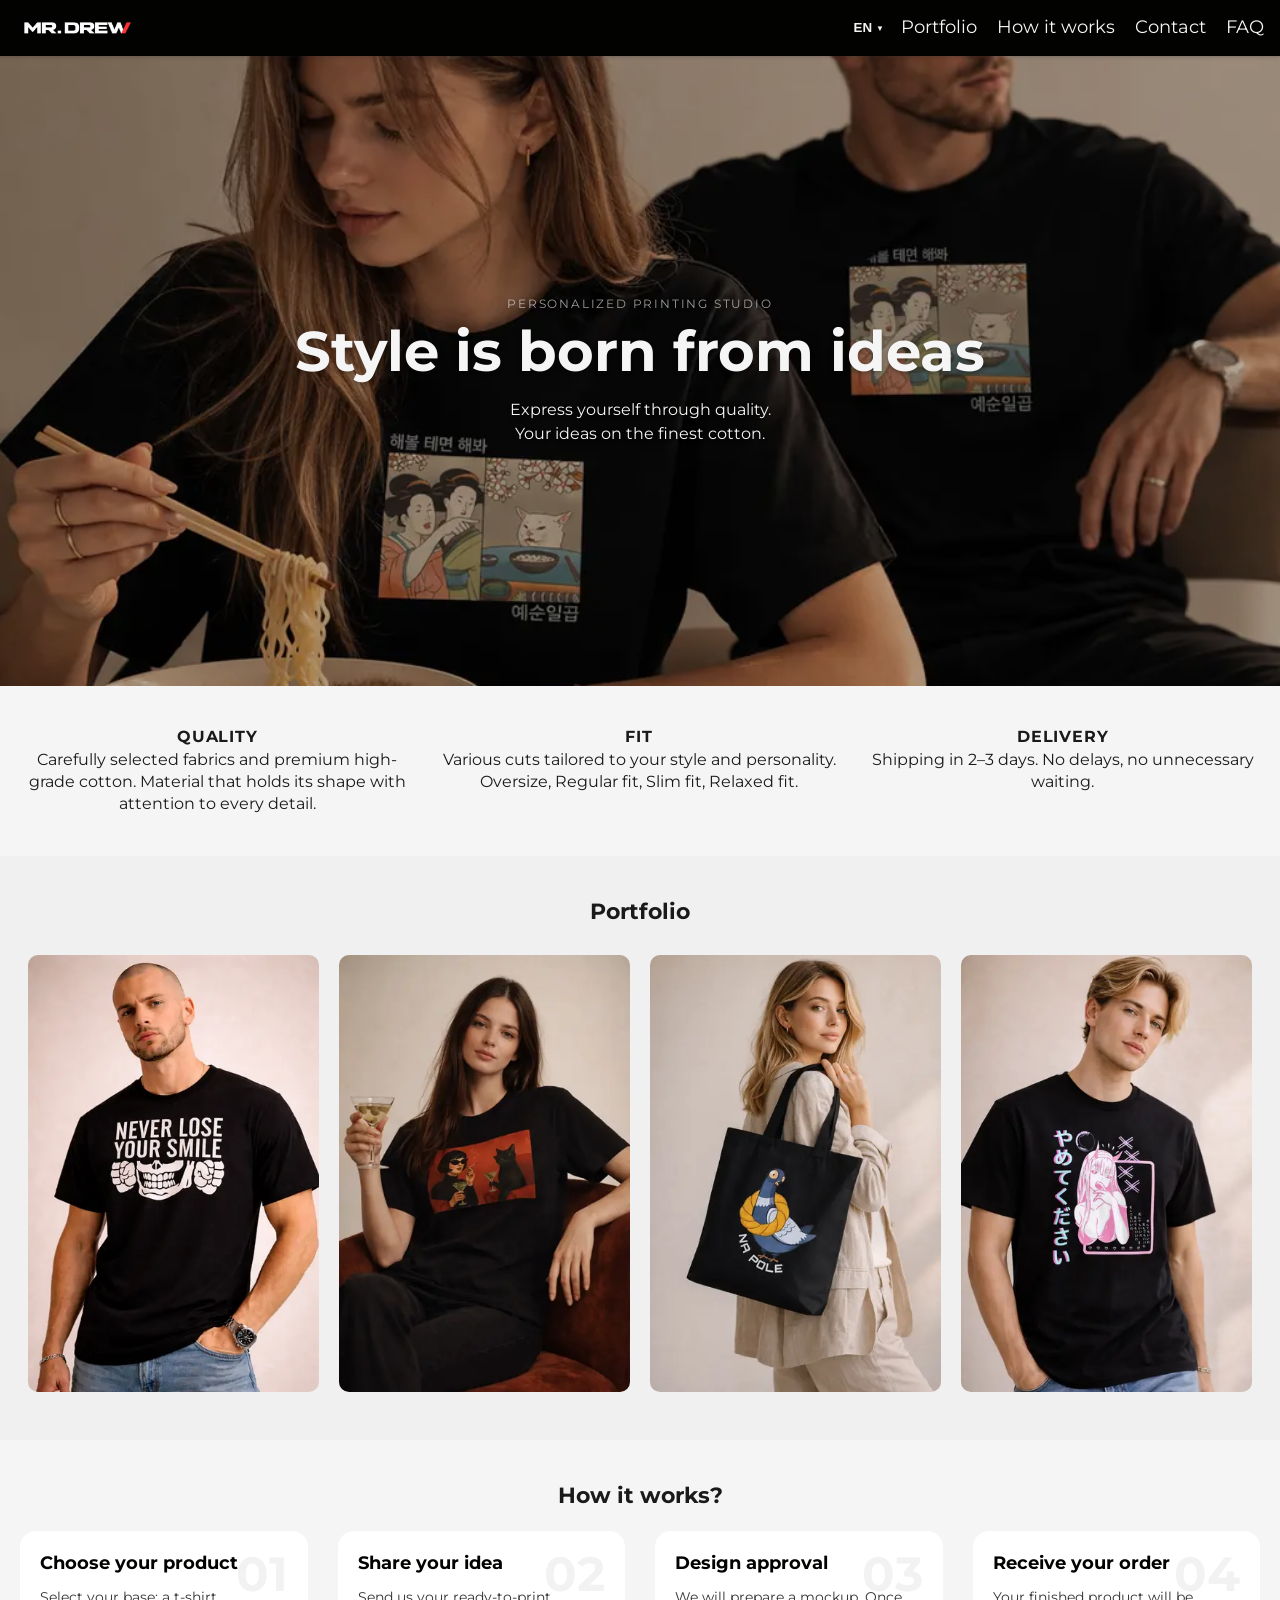
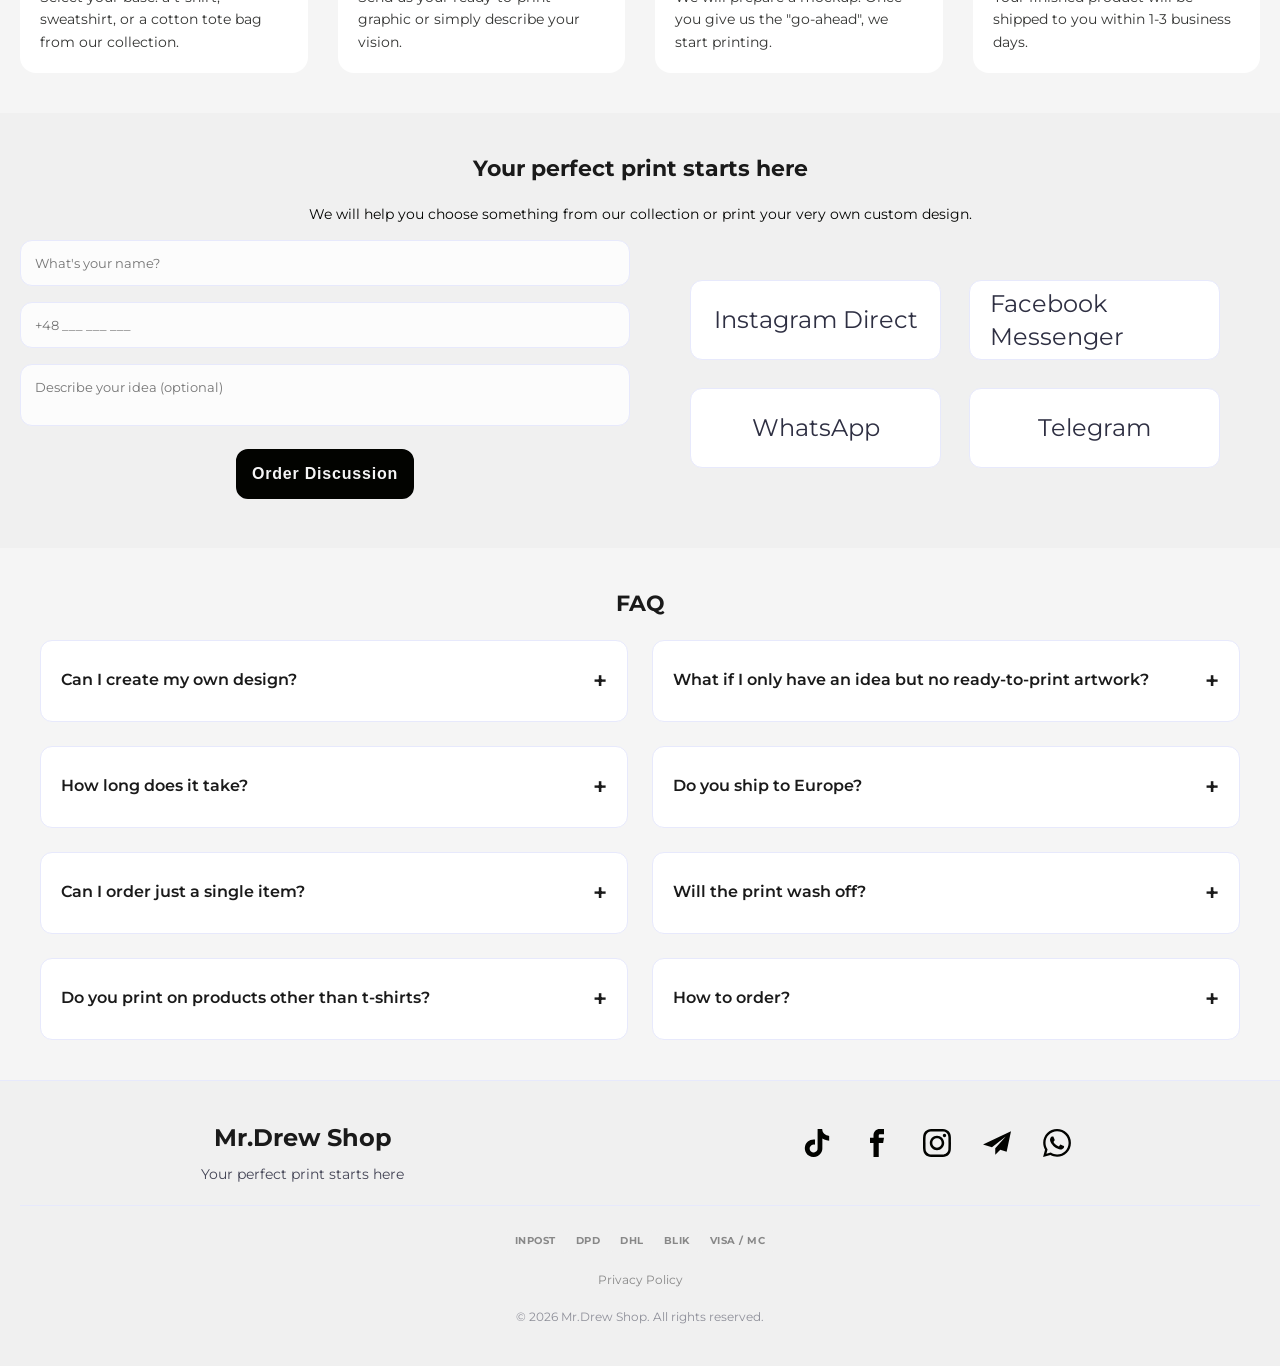
==== commit 5abbe4c0: "su10" ====
--- a/en/index.html
+++ b/en/index.html
@@ -36,6 +36,37 @@
       as="font"
       type="font/woff2"
       crossorigin
+    />
+    <link
+      rel="preload"
+      href="../fonts/montserrat-v31-cyrillic_cyrillic-ext_latin_latin-ext-regular.woff2"
+      as="font"
+      type="font/woff2"
+      crossorigin
+    />
+    <link
+      rel="preload"
+      as="image"
+      fetchpriority="high"
+      href="../img/hero-mobile.webp"
+      imagesrcset="../img/hero-mobile.webp 1x, ../img/hero-tablet.webp 2x"
+      media="(max-width: 767px)"
+    />
+    <link
+      rel="preload"
+      as="image"
+      fetchpriority="high"
+      href="../img/hero-tablet.webp"
+      imagesrcset="../img/hero-tablet.webp 1x, ../img/hero@2x.webp 2x"
+      media="(min-width: 768px) and (max-width: 1023px)"
+    />
+    <link
+      rel="preload"
+      as="image"
+      fetchpriority="high"
+      href="../img/hero.webp"
+      imagesrcset="../img/hero.webp 1x, ../img/hero@2x.webp 2x"
+      media="(min-width: 1024px)"
     />
     <link rel="stylesheet" href="../css/style.css" />
     <link rel="alternate" hreflang="pl" href="https://mrdrewstore.pl/" />
@@ -111,6 +142,9 @@
             src="../img/logo.webp"
             class="logo-img"
             alt="Mr. Drew - home page"
+            width="120"
+            height="32"
+            decoding="async"
         /></a>
       </div>
 
@@ -271,6 +305,28 @@
     </header>
 
     <section class="hero">
+      <picture class="hero-bg">
+        <source
+          srcset="../img/hero-mobile.webp 1x, ../img/hero-tablet.webp 2x"
+          media="(max-width: 767px)"
+        />
+        <source
+          srcset="../img/hero-tablet.webp 1x, ../img/hero@2x.webp 2x"
+          media="(min-width: 768px) and (max-width: 1023px)"
+        />
+        <source
+          srcset="../img/hero.webp 1x, ../img/hero@2x.webp 2x"
+          media="(min-width: 1024px)"
+        />
+        <img
+          src="../img/hero-mobile.webp"
+          alt=""
+          class="hero-bg-img"
+          fetchpriority="high"
+          decoding="async"
+        />
+      </picture>
+
       <div class="hero-content">
         <p class="hero-overline">Personalized Printing Studio</p>
         <h1>Style is born from ideas</h1>
@@ -317,8 +373,12 @@
           <div class="img-placeholder">
             <picture>
               <source
-                srcset="../img/smile.webp 400w, ../img/smile@2x.webp 800w"
-                sizes="(max-width: 767px) 100vw, (max-width: 1023px) 50vw, 25vw"
+                srcset="
+                  ../img/smile.webp     400w,
+                  ../img/smile-600.webp 600w,
+                  ../img/smile@2x.webp  800w
+                "
+                sizes="(max-width: 767px) 80vw, (max-width: 1023px) 50vw, 25vw"
                 type="image/webp"
               />
 
@@ -336,8 +396,12 @@
           <div class="img-placeholder">
             <picture>
               <source
-                srcset="../img/glass.webp 400w, ../img/glass@2x.webp 800w"
-                sizes="(max-width: 767px) 100vw, (max-width: 1023px) 50vw, 25vw"
+                srcset="
+                  ../img/glass.webp     400w,
+                  ../img/glass-600.webp 600w,
+                  ../img/glass@2x.webp  800w
+                "
+                sizes="(max-width: 767px) 80vw, (max-width: 1023px) 50vw, 25vw"
                 type="image/webp"
               />
 
@@ -355,8 +419,12 @@
           <div class="img-placeholder">
             <picture>
               <source
-                srcset="../img/bag.webp 400w, ../img/bag@2x.webp 800w"
-                sizes="(max-width: 767px) 100vw, (max-width: 1023px) 50vw, 25vw"
+                srcset="
+                  ../img/bag.webp     400w,
+                  ../img/bag-600.webp 600w,
+                  ../img/bag@2x.webp  800w
+                "
+                sizes="(max-width: 767px) 80vw, (max-width: 1023px) 50vw, 25vw"
                 type="image/webp"
               />
 
@@ -374,8 +442,12 @@
           <div class="img-placeholder">
             <picture>
               <source
-                srcset="../img/anime.webp 400w, ../img/anime@2x.webp 800w"
-                sizes="(max-width: 767px) 100vw, (max-width: 1023px) 50vw, 25vw"
+                srcset="
+                  ../img/anime.webp     400w,
+                  ../img/anime-600.webp 600w,
+                  ../img/anime@2x.webp  800w
+                "
+                sizes="(max-width: 767px) 80vw, (max-width: 1023px) 50vw, 25vw"
                 type="image/webp"
               />
 
@@ -773,6 +845,47 @@
         <button type="button" class="modal-ok-btn" id="modal-ok-btn">OK</button>
       </div>
     </div>
-    <script src="../js/index.js"></script>
+    <script src="../js/index.js" defer></script>
+
+    <script>
+      let analyticsLoaded = false;
+
+      function loadAnalytics() {
+        if (analyticsLoaded) return;
+        analyticsLoaded = true;
+
+        const s1 = document.createElement("script");
+        s1.async = true;
+        s1.src = "https://www.googletagmanager.com/gtag/js?id=G-KKGRZ2KLPZ";
+        document.body.appendChild(s1);
+        window.dataLayer = window.dataLayer || [];
+        function gtag() {
+          dataLayer.push(arguments);
+        }
+        gtag("js", new Date());
+        gtag("config", "G-KKGRZ2KLPZ");
+
+        (function (c, l, a, r, i, t, y) {
+          c[a] =
+            c[a] ||
+            function () {
+              (c[a].q = c[a].q || []).push(arguments);
+            };
+          t = l.createElement(r);
+          t.async = 1;
+          t.src = "https://www.clarity.ms/tag/" + i;
+          y = l.getElementsByTagName(r)[0];
+          y.parentNode.insertBefore(t, y);
+        })(window, document, "clarity", "script", "wjt2ygruwv");
+      }
+
+      ["scroll", "click", "touchstart", "mousemove", "keydown"].forEach((evt) =>
+        window.addEventListener(evt, loadAnalytics, {
+          once: true,
+          passive: true,
+        }),
+      );
+      setTimeout(loadAnalytics, 5000);
+    </script>
   </body>
 </html>
--- a/css/style.css
+++ b/css/style.css
@@ -404,33 +404,30 @@
 /* Hero (Mobile) */
 .hero {
   height: 70vh;
-  background-image:
-    linear-gradient(rgba(0, 0, 0, 0.3), rgba(0, 0, 0, 0.3)),
-    url("../img/hero-tablet.webp");
-  background-image:
-    linear-gradient(rgba(0, 0, 0, 0.3), rgba(0, 0, 0, 0.3)),
-    -webkit-image-set(
-        url("../img/hero-mobile.webp") 1x,
-        url("../img/hero-tablet.webp") 2x
-      );
-  background-image:
-    linear-gradient(rgba(0, 0, 0, 0.3), rgba(0, 0, 0, 0.3)),
-    image-set(
-      url("../img/hero-mobile.webp") 1x,
-      url("../img/hero-tablet.webp") 2x
-    );
-
-  background-size: cover;
-  background-position: center;
-  background-repeat: no-repeat;
-
+  position: relative;
+  overflow: hidden;
   display: flex;
   align-items: center;
   justify-content: center;
   text-align: center;
   padding: 20px;
-  position: relative;
-  overflow: hidden;
+}
+
+.hero-bg {
+  position: absolute;
+  top: 0;
+  left: 0;
+  width: 100%;
+  height: 100%;
+  z-index: 0;
+}
+
+.hero-bg-img {
+  width: 100%;
+  height: 100%;
+  object-fit: cover;
+  object-position: center;
+  display: block;
 }
 
 .hero::before {
@@ -440,16 +437,13 @@
   left: 0;
   width: 100%;
   height: 100%;
-
-  /* 0.2 — это 20% белого цвета. Картинка станет чуть светлее, но останется четкой */
-  background: rgba(0, 0, 0, 0.4);
-
-  z-index: 0;
+  background: rgba(0, 0, 0, 0.3);
+  z-index: 1;
 }
 
 .hero-content {
   position: relative;
-  z-index: 1; /* Обязательно, чтобы текст был выше высветляющего слоя */
+  z-index: 2; /* Обязательно, чтобы текст был выше высветляющего слоя */
   text-shadow: 0 2px 4px rgba(0, 0, 0, 0.3);
   color: var(--light-bg);
 }
@@ -465,7 +459,7 @@
 
 .hero-content h1 {
   font-size: 44px;
-  font-weight: 800;
+  font-weight: 700;
   margin: 0;
   line-height: 1.1;
 }
@@ -476,38 +470,7 @@
   margin-top: 15px;
 }
 
-@media (min-width: 768px) {
-  .hero {
-    background-image:
-      linear-gradient(rgba(0, 0, 0, 0.3), rgba(0, 0, 0, 0.3)),
-      -webkit-image-set(
-          url("../img/hero-tablet.webp") 1x,
-          url("../img/hero@2x.webp") 2x
-        );
-    background-image:
-      linear-gradient(rgba(0, 0, 0, 0.3), rgba(0, 0, 0, 0.3)),
-      image-set(
-        url("../img/hero-tablet.webp") 1x,
-        url("../img/hero@2x.webp") 2x
-      );
-  }
-}
-
 @media (min-width: 1024px) {
-  /* Hero */
-  .hero {
-    height: 85vh;
-    padding: 0 5%;
-    background-image:
-      linear-gradient(rgba(0, 0, 0, 0.3), rgba(0, 0, 0, 0.3)),
-      -webkit-image-set(
-          url("../img/hero.webp") 1x,
-          url("../img/hero@2x.webp") 2x
-        );
-    background-image:
-      linear-gradient(rgba(0, 0, 0, 0.3), rgba(0, 0, 0, 0.3)),
-      image-set(url("../img/hero.webp") 1x, url("../img/hero@2x.webp") 2x);
-  }
   .hero-content h1 {
     font-size: 3.5rem;
     max-width: 700px;
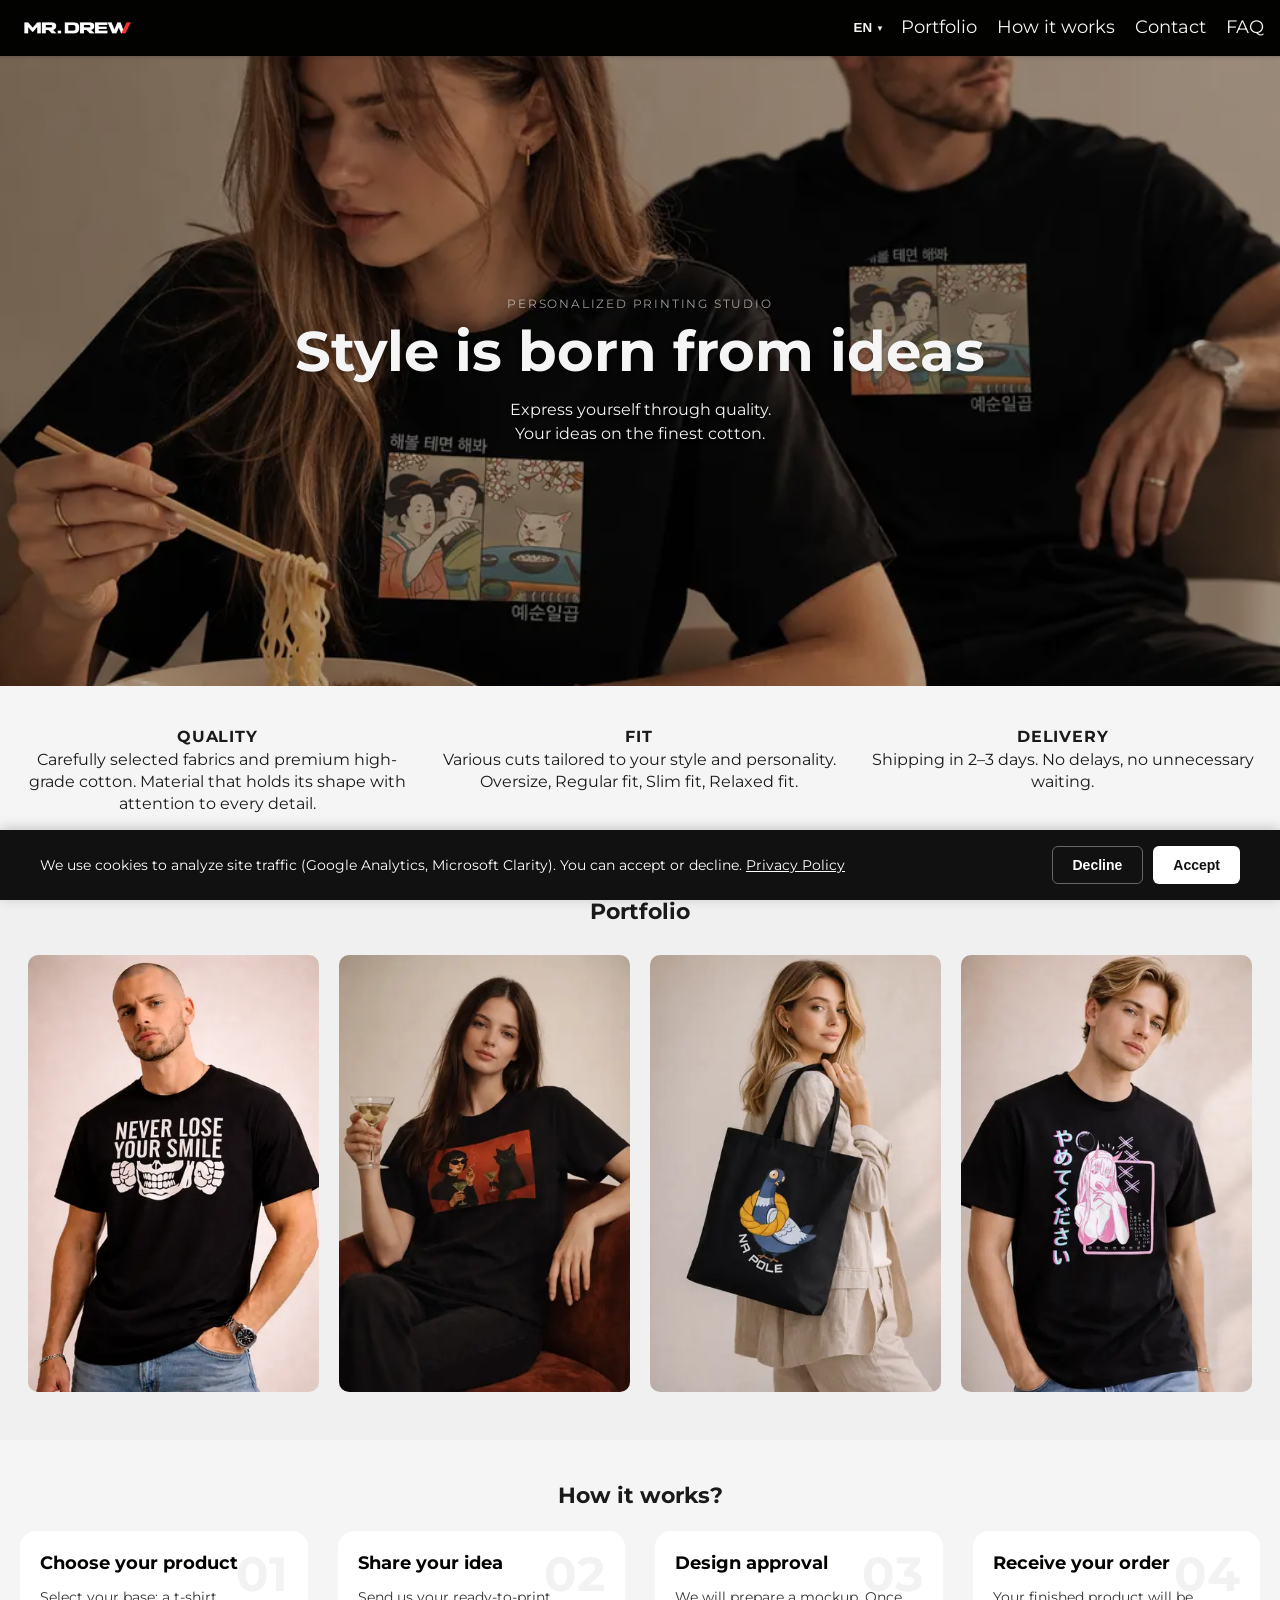
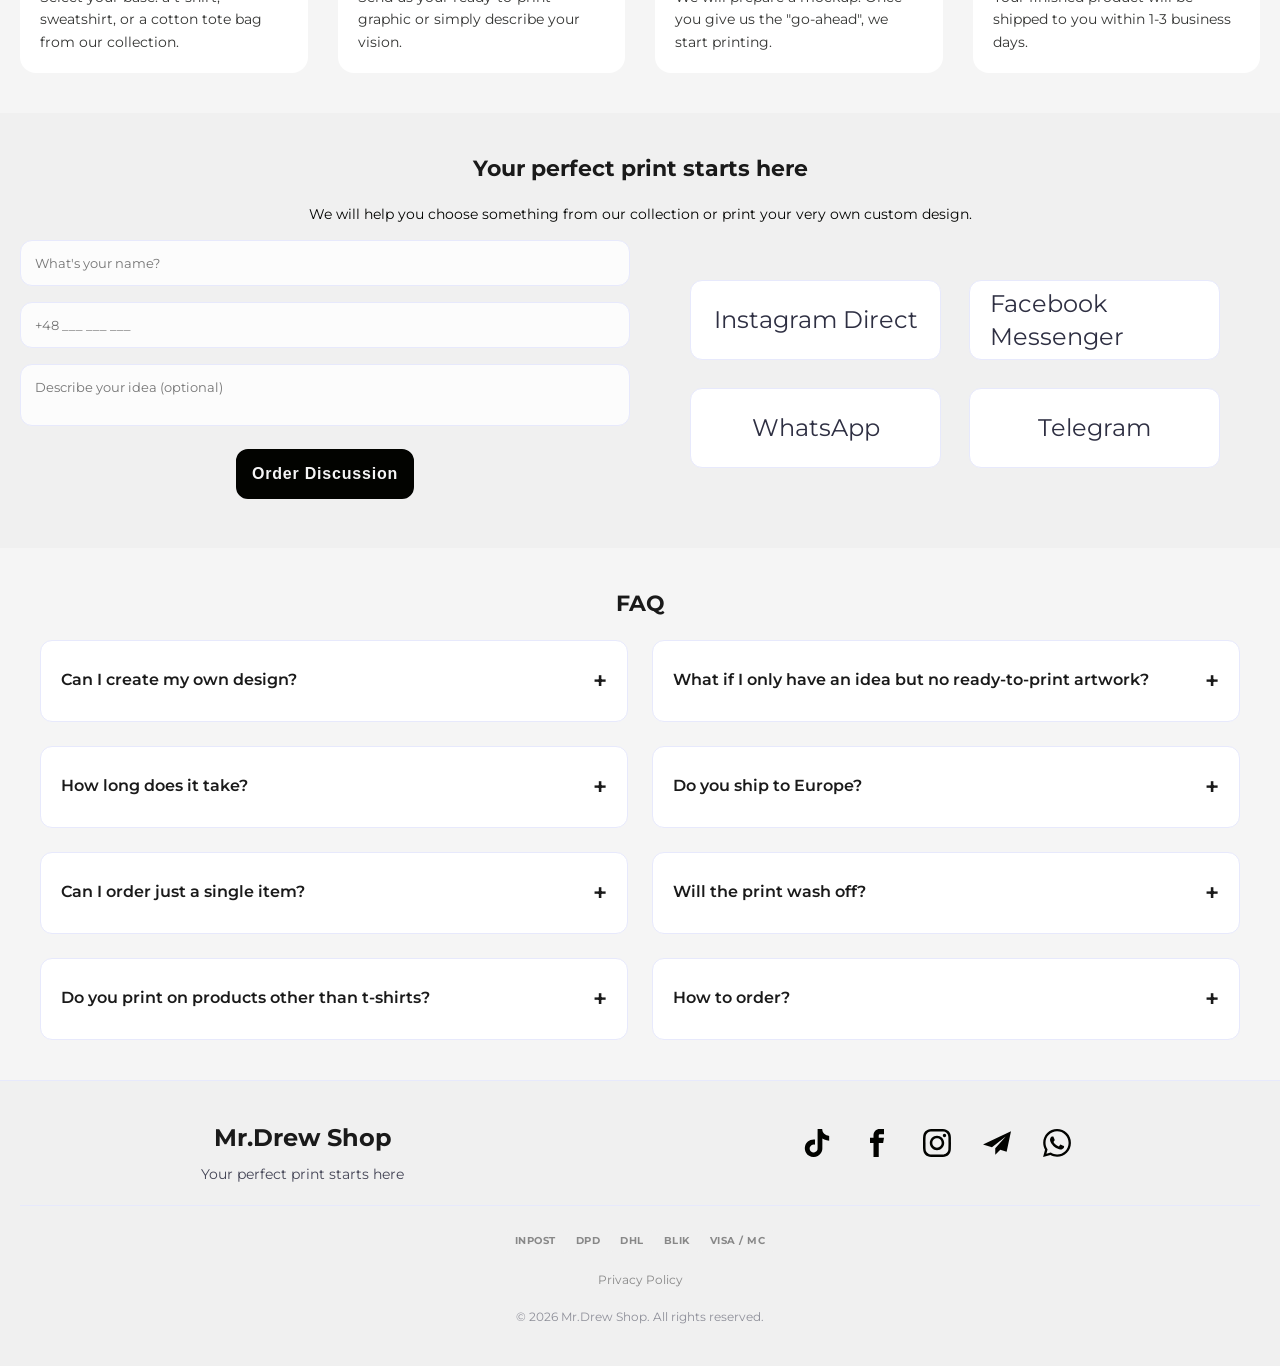
==== commit d3cf3c80: "polit" ====
--- a/en/index.html
+++ b/en/index.html
@@ -135,6 +135,31 @@
     </script>
   </head>
   <body id="main">
+    <div class="cookie-banner" id="cookie-banner" hidden>
+      <div class="cookie-banner-content">
+        <p class="cookie-banner-text">
+          We use cookies to analyze site traffic (Google Analytics, Microsoft
+          Clarity). You can accept or decline.
+          <a href="./privacy-en.html">Privacy Policy</a>
+        </p>
+        <div class="cookie-banner-actions">
+          <button
+            type="button"
+            class="cookie-btn cookie-btn-decline"
+            id="cookie-decline"
+          >
+            Decline
+          </button>
+          <button
+            type="button"
+            class="cookie-btn cookie-btn-accept"
+            id="cookie-accept"
+          >
+            Accept
+          </button>
+        </div>
+      </div>
+    </div>
     <header class="header">
       <div class="logo">
         <a href="../index.html"
@@ -848,12 +873,12 @@
     <script src="../js/index.js" defer></script>
 
     <script>
-      let analyticsLoaded = false;
+      const COOKIE_KEY = "cookie_consent"; // "accepted" | "declined"
+      const banner = document.getElementById("cookie-banner");
+      const acceptBtn = document.getElementById("cookie-accept");
+      const declineBtn = document.getElementById("cookie-decline");
 
       function loadAnalytics() {
-        if (analyticsLoaded) return;
-        analyticsLoaded = true;
-
         const s1 = document.createElement("script");
         s1.async = true;
         s1.src = "https://www.googletagmanager.com/gtag/js?id=G-KKGRZ2KLPZ";
@@ -879,13 +904,25 @@
         })(window, document, "clarity", "script", "wjt2ygruwv");
       }
 
-      ["scroll", "click", "touchstart", "mousemove", "keydown"].forEach((evt) =>
-        window.addEventListener(evt, loadAnalytics, {
-          once: true,
-          passive: true,
-        }),
-      );
-      setTimeout(loadAnalytics, 5000);
+      const consent = localStorage.getItem(COOKIE_KEY);
+
+      if (consent === "accepted") {
+        loadAnalytics();
+      } else if (consent === null) {
+        banner.hidden = false;
+      }
+      // если "declined" — ничего не делаем, баннер не показываем, аналитику не грузим
+
+      acceptBtn?.addEventListener("click", () => {
+        localStorage.setItem(COOKIE_KEY, "accepted");
+        banner.hidden = true;
+        loadAnalytics();
+      });
+
+      declineBtn?.addEventListener("click", () => {
+        localStorage.setItem(COOKIE_KEY, "declined");
+        banner.hidden = true;
+      });
     </script>
   </body>
 </html>
--- a/css/style.css
+++ b/css/style.css
@@ -104,6 +104,84 @@
   padding: 10px 0;
   width: 100%;
   font-size: 0.8rem;
+}
+
+.cookie-banner {
+  position: fixed;
+  bottom: 0;
+  left: 0;
+  right: 0;
+  z-index: 9999;
+  background: #111;
+  color: #fff;
+  padding: 16px 20px;
+  box-shadow: 0 -2px 12px rgba(0, 0, 0, 0.2);
+}
+
+.cookie-banner[hidden] {
+  display: none;
+}
+
+.cookie-banner-content {
+  max-width: 1200px;
+  margin: 0 auto;
+  display: flex;
+  align-items: center;
+  justify-content: space-between;
+  gap: 20px;
+  flex-wrap: wrap;
+}
+
+.cookie-banner-text {
+  font-size: 14px;
+  line-height: 1.5;
+  margin: 0;
+  flex: 1 1 300px;
+}
+
+.cookie-banner-text a {
+  color: #fff;
+  text-decoration: underline;
+}
+
+.cookie-banner-actions {
+  display: flex;
+  gap: 10px;
+  flex-shrink: 0;
+}
+
+.cookie-btn {
+  padding: 10px 20px;
+  border-radius: 6px;
+  border: none;
+  font-size: 14px;
+  font-weight: 600;
+  cursor: pointer;
+  white-space: nowrap;
+}
+
+.cookie-btn-decline {
+  background: transparent;
+  border: 1px solid #666;
+  color: #fff;
+}
+
+.cookie-btn-accept {
+  background: #fff;
+  color: #111;
+}
+
+@media (max-width: 600px) {
+  .cookie-banner-content {
+    flex-direction: column;
+    align-items: stretch;
+  }
+  .cookie-banner-actions {
+    justify-content: stretch;
+  }
+  .cookie-btn {
+    flex: 1;
+  }
 }
 
 /* Header (Mobile) */
